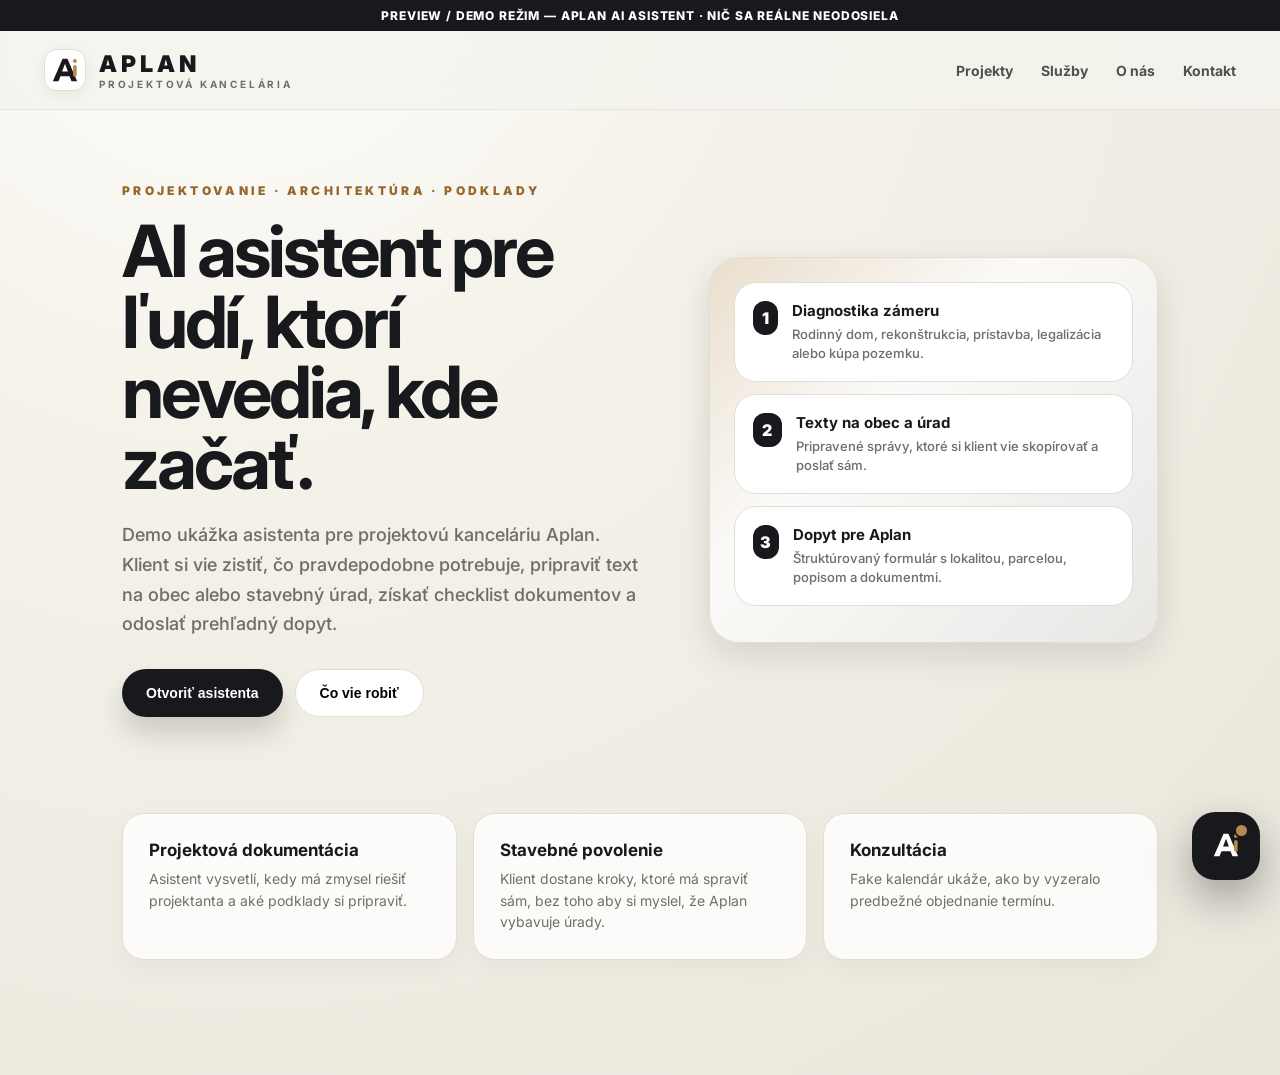
==== previews/aplan-ai-preview.html @ 2d386bf2 "Add Aplan AI preview page" ====
<!doctype html>
<html lang="sk">
<head>
<meta charset="utf-8">
<meta name="viewport" content="width=device-width,initial-scale=1,viewport-fit=cover">
<title>Aplan AI — demo preview</title>
<link rel="preconnect" href="https://fonts.googleapis.com">
<link rel="preconnect" href="https://fonts.gstatic.com" crossorigin>
<link href="https://fonts.googleapis.com/css2?family=Inter:wght@400;500;600;700;800;900&display=swap" rel="stylesheet">
<style>
:root{--ink:#17191d;--ink2:#24272f;--paper:#fff;--bg:#f4f3ee;--soft:#f8f7f3;--soft2:#efede6;--line:#e1ded4;--mut:#706f68;--mut2:#96948b;--gold:#b8894f;--gold2:#986a32;--goldsoft:#f4ead9;--ok:#2f8a5f;--warn:#b67b2f;--bad:#a94f3f;--r:22px;--shadow:0 30px 90px rgba(15,16,18,.22);--s:0 12px 34px rgba(15,16,18,.12);font-family:Inter,system-ui,-apple-system,Segoe UI,sans-serif}*{box-sizing:border-box}html,body{margin:0}body{background:radial-gradient(circle at 18% -8%,#fff 0,#f5f2e9 32%,#e9e6dc 100%);color:var(--ink);font-family:Inter,system-ui,sans-serif;-webkit-font-smoothing:antialiased}.demo{position:fixed;inset:0 0 auto;z-index:50;background:var(--ink);color:#fff;text-align:center;padding:8px 14px;font-size:12px;font-weight:800;letter-spacing:.07em;text-transform:uppercase}.demo b{color:var(--gold)}.nav{position:sticky;top:31px;z-index:40;display:flex;justify-content:space-between;align-items:center;padding:18px 44px;background:rgba(244,243,238,.84);backdrop-filter:blur(14px);border-bottom:1px solid rgba(0,0,0,.06)}.brand{display:flex;align-items:center;gap:13px}.mark{width:42px;height:42px;border-radius:13px;background:#fff;border:1px solid var(--line);display:grid;place-items:center;box-shadow:0 4px 16px rgba(0,0,0,.06)}.word{font-size:23px;font-weight:900;letter-spacing:.17em}.tag{font-size:10px;font-weight:700;letter-spacing:.28em;text-transform:uppercase;color:var(--mut)}.nav a{color:var(--ink);text-decoration:none;margin-left:28px;font-size:14px;font-weight:700;opacity:.75}.nav a:hover{opacity:1}.hero{max-width:1120px;margin:0 auto;padding:104px 42px 96px;display:grid;grid-template-columns:1.08fr .92fr;gap:60px;align-items:center}.ey{font-size:12px;font-weight:900;letter-spacing:.28em;text-transform:uppercase;color:var(--gold2);margin-bottom:18px}.hero h1{font-size:clamp(42px,6vw,72px);line-height:.98;letter-spacing:-.045em;margin:0 0 22px}.hero p{font-size:18px;line-height:1.65;color:var(--mut);font-weight:520;max-width:62ch}.actions{display:flex;gap:12px;flex-wrap:wrap;margin-top:30px}.btn{border:0;border-radius:999px;padding:15px 24px;font-weight:850;font-size:14px;cursor:pointer}.btn.dark{background:var(--ink);color:#fff;box-shadow:0 16px 28px rgba(0,0,0,.16)}.btn.light{background:#fff;border:1px solid var(--line)}.showcase{background:rgba(255,255,255,.72);border:1px solid var(--line);border-radius:30px;padding:24px;box-shadow:var(--s);position:relative;overflow:hidden}.showcase:before{content:"";position:absolute;inset:-1px;background:linear-gradient(135deg,rgba(184,137,79,.26),transparent 38%,rgba(23,25,29,.08));pointer-events:none}.mini-card{position:relative;background:#fff;border:1px solid var(--line);border-radius:22px;padding:18px;margin-bottom:12px;display:flex;gap:14px;align-items:flex-start}.num{width:34px;height:34px;border-radius:12px;background:var(--ink);color:#fff;display:grid;place-items:center;font-weight:900}.mini-card h3{margin:0 0 5px;font-size:15px}.mini-card p{margin:0;color:var(--mut);font-size:13px;line-height:1.45}.grid{max-width:1120px;margin:0 auto;padding:0 42px 115px;display:grid;grid-template-columns:repeat(3,1fr);gap:16px}.gc{background:rgba(255,255,255,.82);border:1px solid var(--line);border-radius:22px;padding:26px;box-shadow:0 8px 24px rgba(0,0,0,.04)}.gc h3{margin:0 0 8px;font-size:17px}.gc p{margin:0;color:var(--mut);font-size:14px;line-height:1.55}.locked{overflow:hidden;position:fixed;width:100%}#teaser{position:fixed;right:20px;bottom:103px;z-index:9998;width:min(335px,calc(100vw - 40px));background:#fff;border:1px solid var(--line);box-shadow:var(--s);border-radius:18px;padding:14px 42px 14px 16px;font-size:13px;line-height:1.42;font-weight:700;opacity:0;transform:translateY(10px);transition:.28s cubic-bezier(.22,1,.36,1);pointer-events:none}#teaser.show{opacity:1;transform:none;pointer-events:auto}#teaser b{color:var(--gold2)}#teaser button{position:absolute;right:8px;top:8px;width:24px;height:24px;border:0;border-radius:50%;background:var(--soft2);cursor:pointer;color:var(--mut)}#launch{position:fixed;right:20px;bottom:20px;z-index:10000;width:68px;height:68px;border:0;border-radius:23px;background:var(--ink);box-shadow:0 18px 45px rgba(0,0,0,.34);cursor:pointer;display:grid;place-items:center;transition:.35s cubic-bezier(.22,1.3,.36,1)}#launch:hover{transform:translateY(-4px) scale(1.035)}#launch.hide{opacity:0;pointer-events:none;transform:scale(.82)}#launch:after{content:"";position:absolute;right:11px;top:11px;width:11px;height:11px;border-radius:50%;background:var(--gold);border:2px solid var(--ink);animation:pulse 2.1s infinite}@keyframes pulse{0%{box-shadow:0 0 0 0 rgba(184,137,79,.55)}70%{box-shadow:0 0 0 11px rgba(184,137,79,0)}100%{box-shadow:0 0 0 0 rgba(184,137,79,0)}}#panel{position:fixed;right:20px;bottom:20px;z-index:9999;width:430px;height:min(740px,calc(100dvh - 40px));background:#fff;border:1px solid var(--line);border-radius:26px;box-shadow:var(--shadow);overflow:hidden;display:flex;flex-direction:column;opacity:0;pointer-events:none;transform:translateY(22px) scale(.96);transform-origin:bottom right;transition:opacity .22s,transform .36s cubic-bezier(.22,1.18,.36,1)}#panel.open{opacity:1;pointer-events:auto;transform:none}.head{background:linear-gradient(135deg,var(--ink),#242832);color:#fff;padding:16px;display:flex;gap:13px;align-items:center}.av{width:47px;height:47px;border-radius:15px;background:rgba(255,255,255,.08);border:1px solid rgba(255,255,255,.13);display:grid;place-items:center;flex:none}.htext{flex:1;min-width:0}.htext strong{display:block;font-size:16px;letter-spacing:.01em}.stat{display:flex;gap:7px;align-items:center;color:rgba(255,255,255,.68);font-size:11px;font-weight:700;margin-top:3px}.stat i{width:7px;height:7px;border-radius:50%;background:#4ec487}.stat b{color:var(--gold)}.x{width:36px;height:36px;border:0;border-radius:12px;background:rgba(255,255,255,.1);color:#fff;font-size:22px;cursor:pointer}.body{flex:1;overflow:auto;background:linear-gradient(180deg,var(--soft),#fff);padding:16px 14px 8px;scroll-behavior:smooth}.body::-webkit-scrollbar{width:7px}.body::-webkit-scrollbar-thumb{background:#d6d2c7;border-radius:12px}.msg{display:flex;gap:9px;margin:0 0 13px;animation:msg .32s ease both}@keyframes msg{from{opacity:0;transform:translateY(8px)}to{opacity:1;transform:none}}.msg.user{flex-direction:row-reverse}.mav{width:30px;height:30px;border-radius:10px;background:var(--ink);display:grid;place-items:center;flex:none}.user .mav{background:var(--gold);color:#fff;font-size:9px;font-weight:900}.bubble{max-width:86%;font-size:14px;line-height:1.55;font-weight:520}.bot .bubble{background:#fff;border:1px solid var(--line);border-radius:6px 18px 18px 18px;padding:11px 14px;box-shadow:0 2px 10px rgba(0,0,0,.035)}.user .bubble{background:var(--ink);color:#fff;border-radius:18px 6px 18px 18px;padding:11px 14px}.time{font-size:10px;font-weight:700;color:var(--mut2);margin-top:3px;padding:0 3px}.msg.user .time{text-align:right}.bubble b{font-weight:900}.mini{display:block;margin-top:7px;color:var(--mut);font-size:11.5px;line-height:1.42;font-weight:650}.typing{background:#fff;border:1px solid var(--line);border-radius:6px 18px 18px 18px;padding:13px 15px;display:flex;gap:5px}.typing span{width:7px;height:7px;border-radius:50%;background:#cfc9bc;animation:b 1.2s infinite}.typing span:nth-child(2){animation-delay:.15s}.typing span:nth-child(3){animation-delay:.3s}@keyframes b{0%,70%,100%{transform:none;opacity:.45}35%{transform:translateY(-5px);opacity:1}}.chips{display:grid;grid-template-columns:1fr 1fr;gap:8px;margin:3px 0 16px 39px;animation:msg .28s ease both}.chip{border:1.4px solid #d9d5c9;background:#fff;border-radius:15px;padding:11px 12px;text-align:left;font-size:12.5px;font-weight:850;color:var(--ink);cursor:pointer;transition:.16s ease;min-height:44px}.chip:hover{border-color:var(--gold);background:var(--goldsoft);transform:translateY(-1px)}.chip.primary{background:var(--ink);color:#fff;border-color:var(--ink)}.panel{margin-top:10px;background:#fff;border:1px solid var(--line);border-radius:17px;overflow:hidden}.ph{display:flex;align-items:center;gap:8px;background:var(--soft2);border-bottom:1px solid var(--line);padding:10px 13px;font-size:12.5px;font-weight:900}.pin{width:8px;height:8px;border-radius:3px;background:var(--gold)}.pb{padding:13px}.step{display:flex;gap:11px;padding:10px 0;border-bottom:1px solid var(--line)}.step:last-child{border-bottom:0}.sn{width:26px;height:26px;border-radius:9px;background:var(--ink);color:#fff;display:grid;place-items:center;font-size:12px;font-weight:900;flex:none}.st{font-size:13px;font-weight:900;margin-bottom:3px}.sd{color:var(--mut);font-size:12px;line-height:1.45;font-weight:620}.field{margin-bottom:9px}.field label{display:block;font-size:11.5px;font-weight:850;color:var(--ink2);margin-bottom:4px}.field input,.field textarea,.field select{width:100%;border:1.4px solid #d9d5c9;background:var(--soft);border-radius:12px;padding:10px 12px;font:650 13px Inter,sans-serif;outline:0}.field input:focus,.field textarea:focus,.field select:focus{border-color:var(--gold);box-shadow:0 0 0 3px rgba(184,137,79,.14);background:#fff}.field textarea{min-height:70px;resize:vertical}.row2{display:grid;grid-template-columns:1fr 1fr;gap:9px}.go{width:100%;border:0;border-radius:13px;background:var(--ink);color:#fff;padding:12px;font-size:13.5px;font-weight:900;cursor:pointer}.ghost{width:100%;border:1px solid var(--line);background:var(--soft2);color:var(--ink);border-radius:13px;padding:11px;margin-top:8px;font-weight:850;cursor:pointer}.diff{display:inline-flex;gap:7px;align-items:center;border-radius:999px;padding:7px 11px;font-size:12px;font-weight:900;margin-top:8px}.diff i{width:8px;height:8px;border-radius:50%;background:currentColor}.easy{background:#e7f4ee;color:var(--ok)}.mid{background:#f6ead7;color:var(--warn)}.hard{background:#f4dfd9;color:var(--bad)}.check{display:flex;gap:10px;border-bottom:1px dashed var(--line);padding:9px 0}.check:last-child{border:0}.box{width:20px;height:20px;border:1.5px solid #cec7b7;border-radius:7px;display:grid;place-items:center;cursor:pointer;flex:none;margin-top:1px}.box.on{background:var(--gold);border-color:var(--gold);color:#fff}.copy{background:var(--ink);color:#ece8df;border-radius:14px;padding:13px 14px;white-space:pre-wrap;font-size:12.5px;line-height:1.58;margin-top:7px;max-height:230px;overflow:auto}.copyrow{display:flex;gap:8px;margin-top:8px}.copyrow button{flex:1;border:0;border-radius:11px;padding:10px;font-size:12px;font-weight:900;cursor:pointer}.cpy{background:var(--gold);color:#fff}.mail{background:var(--soft2);color:var(--ink);border:1px solid var(--line)!important}.rail{display:flex;gap:7px;overflow:auto;padding:9px 12px;background:#fff;border-top:1px solid var(--line);scroll-snap-type:x mandatory;position:relative}.rail::-webkit-scrollbar{height:0}.qa{scroll-snap-align:start;flex:0 0 auto;border:1px solid #d9d5c9;background:var(--soft);border-radius:13px;padding:9px 12px;font-size:11.5px;font-weight:850;cursor:pointer}.qa:hover{background:var(--goldsoft);border-color:var(--gold)}.compose{display:flex;gap:8px;padding:11px 12px 13px;background:#fff;border-top:1px solid var(--line)}.compose input{flex:1;border:1.5px solid #d9d5c9;border-radius:14px;padding:12px 14px;font:650 14px Inter,sans-serif;outline:0}.compose input:focus{border-color:var(--gold)}.send{width:46px;border:0;border-radius:14px;background:var(--ink);color:#fff;cursor:pointer;font-size:18px}.dis{padding:0 14px 10px;background:#fff;text-align:center;color:var(--mut2);font-size:9.5px;line-height:1.35;font-weight:680}.calgrid{display:grid;grid-template-columns:repeat(7,1fr);gap:5px}.dow{text-align:center;color:var(--mut2);font-size:9.5px;font-weight:900;text-transform:uppercase;padding:3px 0}.day{aspect-ratio:1;border:1px solid var(--line);border-radius:10px;background:var(--soft);display:grid;place-items:center;font-size:12px;font-weight:850;cursor:pointer;position:relative}.day.off{opacity:.25;cursor:default;background:transparent;border-color:transparent}.day.free:after{content:"";position:absolute;bottom:4px;width:4px;height:4px;border-radius:50%;background:var(--gold)}.day.on,.timebtn.on{background:var(--ink);color:#fff;border-color:var(--ink)}.times{display:grid;grid-template-columns:repeat(3,1fr);gap:7px;margin-top:10px}.timebtn{border:1.4px solid #d9d5c9;border-radius:12px;background:var(--soft);padding:10px 0;text-align:center;font-size:12px;font-weight:850;cursor:pointer}.tagdemo{display:inline-block;background:var(--ink);color:#fff;border-radius:6px;padding:3px 7px;font-size:9px;font-weight:900;text-transform:uppercase;letter-spacing:.08em;margin-left:6px}.confirm{background:var(--goldsoft);border:1px solid #e7cfaa;border-left:4px solid var(--gold);border-radius:14px;padding:13px;margin-top:8px;font-size:12.5px;line-height:1.48;font-weight:650}@media(max-width:820px){.nav{padding:14px 18px}.nav a{display:none}.hero{grid-template-columns:1fr;padding:68px 22px 70px}.grid{grid-template-columns:1fr;padding:0 22px 90px}.showcase{display:none}}@media(max-width:520px){#panel{right:0;bottom:0;width:100%;height:100dvh;border-radius:0}#launch{right:16px;bottom:16px}.chips{grid-template-columns:1fr;margin-left:39px}.row2{grid-template-columns:1fr}.bubble{max-width:88%}.demo{font-size:10px}.nav{top:27px}}
</style>
</head>
<body>
<div class="demo">Preview / demo režim — Aplan AI asistent · nič sa reálne neodosiela</div>
<nav class="nav"><div class="brand"><div class="mark" id="brandMark"></div><div><div class="word">APLAN</div><div class="tag">projektová kancelária</div></div></div><div><a href="#">Projekty</a><a href="#">Služby</a><a href="#">O nás</a><a href="#">Kontakt</a></div></nav>
<section class="hero"><div><div class="ey">Projektovanie · architektúra · podklady</div><h1>AI asistent pre ľudí, ktorí nevedia, kde začať.</h1><p>Demo ukážka asistenta pre projektovú kanceláriu Aplan. Klient si vie zistiť, čo pravdepodobne potrebuje, pripraviť text na obec alebo stavebný úrad, získať checklist dokumentov a odoslať prehľadný dopyt.</p><div class="actions"><button class="btn dark" onclick="openAi()">Otvoriť asistenta</button><button class="btn light" onclick="openAi();setTimeout(flowIdeas,420)">Čo vie robiť</button></div></div><div class="showcase"><div class="mini-card"><div class="num">1</div><div><h3>Diagnostika zámeru</h3><p>Rodinný dom, rekonštrukcia, prístavba, legalizácia alebo kúpa pozemku.</p></div></div><div class="mini-card"><div class="num">2</div><div><h3>Texty na obec a úrad</h3><p>Pripravené správy, ktoré si klient vie skopírovať a poslať sám.</p></div></div><div class="mini-card"><div class="num">3</div><div><h3>Dopyt pre Aplan</h3><p>Štruktúrovaný formulár s lokalitou, parcelou, popisom a dokumentmi.</p></div></div></div></section>
<section class="grid"><div class="gc"><h3>Projektová dokumentácia</h3><p>Asistent vysvetlí, kedy má zmysel riešiť projektanta a aké podklady si pripraviť.</p></div><div class="gc"><h3>Stavebné povolenie</h3><p>Klient dostane kroky, ktoré má spraviť sám, bez toho aby si myslel, že Aplan vybavuje úrady.</p></div><div class="gc"><h3>Konzultácia</h3><p>Fake kalendár ukáže, ako by vyzeralo predbežné objednanie termínu.</p></div></section>
<div id="teaser"><button onclick="hideTeaser()">×</button>Neviete, či potrebujete projekt, povolenie alebo len konzultáciu? <b>Aplan AI</b> vás navedie.</div>
<button id="launch" onclick="openAi()" aria-label="Otvoriť Aplan AI"><span id="launchMark"></span></button>
<div id="panel" role="dialog" aria-label="Aplan AI"><div class="head"><div class="av" id="headMark"></div><div class="htext"><strong>Aplan AI</strong><span class="stat"><i></i> Online <b>· demo režim</b></span></div><button class="x" onclick="closeAi()">×</button></div><div id="body" class="body"></div><div id="rail" class="rail"></div><div class="compose"><input id="inp" placeholder="Napíšte správu…" autocomplete="off"><button class="send" onclick="sendUser()">➤</button></div><div class="dis">Aplan je projektová kancelária. Asistent poskytuje orientačné informácie a pripravuje podklady. Úrady si klient rieši sám.</div></div>
<script>
const $=s=>document.querySelector(s),body=$('#body'),inp=$('#inp');let started=false,need={},booking={};
function logo(c='#17191d'){return `<svg width="34" height="34" viewBox="0 0 42 42" fill="none" xmlns="http://www.w3.org/2000/svg"><path d="M6 35 18 7h6l12 28h-7l-2.4-6.4H15.4L13 35H6Zm11.4-12h7.2L21 13.4 17.4 23Z" fill="${c}"/><rect x="31" y="15" width="4.4" height="14" rx="1.6" fill="#b8894f"/><circle cx="33.2" cy="9.8" r="2.5" fill="#b8894f"/></svg>`}
$('#brandMark').innerHTML=logo();$('#launchMark').innerHTML=logo('#fff');$('#headMark').innerHTML=logo('#fff');
function esc(s){return String(s??'').replace(/[&<>\"]/g,m=>({'&':'&amp;','<':'&lt;','>':'&gt;','"':'&quot;'}[m]))}function tm(){let d=new Date();return String(d.getHours()).padStart(2,'0')+':'+String(d.getMinutes()).padStart(2,'0')}function scr(){body.scrollTop=body.scrollHeight}
function bot(html){let d=document.createElement('div');d.className='msg bot';d.innerHTML=`<div class="mav">${logo('#fff')}</div><div><div class="bubble">${html}</div><div class="time">${tm()}</div></div>`;body.appendChild(d);scr();return d}
function user(t){let d=document.createElement('div');d.className='msg user';d.innerHTML=`<div class="mav">Vy</div><div><div class="bubble">${esc(t)}</div><div class="time">${tm()}</div></div>`;body.appendChild(d);scr()}
function typing(cb,ms=650){let d=document.createElement('div');d.className='msg bot';d.innerHTML=`<div class="mav">${logo('#fff')}</div><div class="typing"><span></span><span></span><span></span></div>`;body.appendChild(d);scr();setTimeout(()=>{d.remove();cb()},ms)}
function chips(arr){let r=document.createElement('div');r.className='chips';arr.forEach(x=>{let b=document.createElement('button');b.className='chip '+(x.p?'primary':'');b.textContent=x.t;b.onclick=()=>{r.remove();user(x.t);typing(x.fn)};r.appendChild(b)});body.appendChild(r);scr()}
function openAi(){hideTeaser();$('#panel').classList.add('open');$('#launch').classList.add('hide');if(matchMedia('(max-width:520px)').matches)document.body.classList.add('locked');if(!started){started=true;welcome()}}
function closeAi(){$('#panel').classList.remove('open');$('#launch').classList.remove('hide');document.body.classList.remove('locked')}function hideTeaser(){$('#teaser').classList.remove('show')}setTimeout(()=>{if(!started)$('#teaser').classList.add('show')},1900);
function welcome(){bot('Dobrý deň, som <b>Aplan AI asistent</b>. Ukážem klientovi ďalší krok pri projekte, povolení, rekonštrukcii, legalizácii alebo kúpe pozemku.<span class="mini">V tomto preview sú odpovede scenárované. Navonok to pôsobí ako AI, ale nič sa neposiela a nič nie je napojené.</span>');renderRail();setTimeout(menu,360)}
function renderRail(){let a=[['Čo potrebujem',flowNeed],['Povolenie',flowSteps],['Správa na úrad',flowLetter],['Checklist',flowChecklist],['Konzultácia',flowCalendar],['Dopyt',flowLead],['Návrhy funkcií',flowIdeas]];$('#rail').innerHTML='';a.forEach(([t,fn])=>{let b=document.createElement('button');b.className='qa';b.textContent=t;b.onclick=()=>typing(fn);$('#rail').appendChild(b)})}
function menu(){bot('Vyberte ukážku, ktorú chcete vidieť:');chips([{t:'Zistiť, čo potrebujem',p:1,fn:flowNeed},{t:'Postup pri povolení',fn:flowSteps},{t:'Vytvoriť správu na úrad',fn:flowLetter},{t:'Projektový štartovací balík',fn:flowPackage},{t:'Fake kalendár konzultácie',fn:flowCalendar},{t:'Dopyt pre Aplan',fn:flowLead},{t:'Checklist dokumentov',fn:flowChecklist},{t:'Návrhy ďalších funkcií',fn:flowIdeas}])}
function back(){setTimeout(()=>chips([{t:'Späť na menu',fn:menu},{t:'Poslať dopyt Aplanu',p:1,fn:flowLead}]),220)}
function flowNeed(){bot('Prejdem pár otázok a dám orientačný záver.');setTimeout(()=>{bot('Čo riešite?');chips(['Nový rodinný dom','Rekonštrukcia','Prístavba / nadstavba','Menšia stavba','Dodatočná legalizácia','Kúpa pozemku','Neviem'].map(t=>({t,fn:()=>{need.typ=t;need2()}})))},220)}
function need2(){bot('Máte pozemok alebo existujúcu stavbu?');chips(['Áno','Riešim kúpu','Nie','Existujúca stavba'].map(t=>({t,fn:()=>{need.poz=t;need3()}})))}
function need3(){bot('Komunikovali ste už s obcou alebo stavebným úradom?');chips(['Áno, mám odpoveď','Ešte nie'].map(t=>({t,fn:()=>{need.urad=t;needResult()}})))}
function needResult(){let typ=need.typ||'zámer',r='Úvodná konzultácia s projektantom a overenie podkladov.';let cls='mid',txt='stredne náročné';if(/menšia|Kúpa/.test(typ)){r='Overenie na obci + jednoduchší projekt/podklady podľa rozsahu.';cls='easy';txt='skôr jednoduché'}if(/legalizácia/.test(typ)){r='Zameranie skutočného stavu, projekt legalizácie a komunikácia so stavebným úradom.';cls='hard';txt='komplikovanejšie'}if(/dom/.test(typ)){r='Projektová dokumentácia pre rodinný dom a podklady k povoľovaciemu konaniu.'}if(/Rekonštrukcia|Prístavba/.test(typ)){r='Projekt zmeny stavby, podľa rozsahu ohláška alebo stavebné povolenie.'}bot(`<div class="panel"><div class="ph"><span class="pin"></span>Orientačný záver</div><div class="pb"><b>${esc(typ)}</b><br><span class="sd">${r}</span><br><span class="diff ${cls}"><i></i>${txt}</span><span class="mini">Presné posúdenie závisí od obce, parcely, rozsahu a požiadaviek úradu.</span></div></div>`);setTimeout(()=>chips([{t:'Checklist dokumentov',p:1,fn:flowChecklist},{t:'Správa na obec',fn:flowLetter},{t:'Rezervovať konzultáciu',fn:flowCalendar},{t:'Štartovací balík',fn:flowPackage}]),240)}
function flowSteps(){let s=[['1','Overiť pozemok','Obec, parcelné číslo, list vlastníctva, katastrálna mapa, prístup a siete.'],['2','Zistiť regulatívy','Na obci sa pýtať na územný plán, odstupy, zastavanosť, výšku a tvar strechy.'],['3','Konzultovať zámer','Projektant povie, aká dokumentácia dáva zmysel a čo ešte treba doplniť.'],['4','Pripraviť projekt','Architektúra a podľa potreby statika, elektro, voda, kanalizácia, kúrenie, energetika.'],['5','Získať vyjadrenia','Správcovia sietí, obec, prípadne životné prostredie, doprava alebo iné orgány.'],['6','Podať na úrad','Klient podáva sám alebo podľa dohody; Aplan dodáva projekt a technické podklady.'],['7','Doplniť pripomienky','Úrad môže chcieť doplnenie alebo úpravu dokumentácie.']];let h='<div class="panel"><div class="ph"><span class="pin"></span>Postup pri stavebnom povolení</div><div class="pb">';s.forEach((x,i)=>h+=`<div class="step"><div class="sn">${i+1}</div><div><div class="st">${x[1]}</div><div class="sd">${x[2]}</div></div></div>`);h+='</div></div>';bot('Toto je použiteľný postup pre klienta. Je jasné, čo rieši Aplan a čo klient/úrad.');setTimeout(()=>bot(h),180);setTimeout(()=>chips([{t:'Pripraviť text na obec',p:1,fn:flowLetter},{t:'Checklist dokumentov',fn:flowChecklist},{t:'Konzultácia',fn:flowCalendar}]),450)}
const letters={uzemny:['Otázka na obec — územný plán',['Obec','Parcelné číslo','Meno'],v=>`Dobrý deň,\n\nchcel by som si overiť možnosti výstavby na pozemku v obci ${v[0]||'[OBEC]'}, parcelné číslo ${v[1]||'[PARCELA]'}. Prosím o informáciu, či je pozemok podľa územného plánu určený na výstavbu a aké regulatívy sa naň vzťahujú — odstupy, zastavanosť, výška stavby, tvar strechy a napojenie na siete.\n\nĎakujem.\nS pozdravom,\n${v[2]||'[MENO]'}`],ohlaska:['Stačí ohláška alebo povolenie?',['Obec','Typ stavby','Parcelné číslo','Meno'],v=>`Dobrý deň,\n\nplánujem zámer: ${v[1]||'[TYP STAVBY]'} v obci ${v[0]||'[OBEC]'}, parcelné číslo ${v[2]||'[PARCELA]'}. Prosím o informáciu, či pre tento zámer postačuje ohlásenie, alebo je potrebné stavebné povolenie, prípadne aké prílohy budete požadovať.\n\nĎakujem.\nS pozdravom,\n${v[3]||'[MENO]'}`],aplan:['Správa pre projektanta Aplan',['Lokalita','Typ zámeru','Popis','Meno'],v=>`Dobrý deň,\n\nrád by som konzultoval zámer: ${v[1]||'[TYP ZÁMERU]'} v lokalite ${v[0]||'[LOKALITA]'}.\nPopis: ${v[2]||'[POPIS]'}\n\nProsím o orientačné posúdenie a informáciu, aké podklady budete potrebovať.\n\nĎakujem.\nS pozdravom,\n${v[3]||'[MENO]'}`]};
function flowLetter(){bot('Vyberte, aký text chcete pripraviť.');chips([{t:'Otázka na obec — územný plán',p:1,fn:()=>letterForm('uzemny')},{t:'Stačí ohláška alebo povolenie?',fn:()=>letterForm('ohlaska')},{t:'Správa pre projektanta',fn:()=>letterForm('aplan')}])}
function letterForm(k){let d=letters[k],h=`<div class="panel"><div class="ph"><span class="pin"></span>${d[0]}</div><div class="pb" data-letter="${k}">`;d[1].forEach((f,i)=>h+=`<div class="field"><label>${f}</label>${f==='Popis'?`<textarea data-f="${i}" placeholder="${f}…"></textarea>`:`<input data-f="${i}" placeholder="${f}…">`}</div>`);h+='<button class="go">Vygenerovať text</button></div></div>';let m=bot(h),p=m.querySelector('[data-letter]');p.querySelector('.go').onclick=()=>{let vals=[...p.querySelectorAll('[data-f]')].map(i=>i.value.trim());typing(()=>{bot('Tu je pripravený text na skopírovanie:'+copy(d[2](vals)));back()})}}
function copy(t){let id='c'+Math.random().toString(36).slice(2);setTimeout(()=>{let b=$('#'+id);if(b)b.onclick=()=>{navigator.clipboard&&navigator.clipboard.writeText(t);b.textContent='Skopírované ✓'}},20);return `<div class="copy">${esc(t)}</div><div class="copyrow"><button class="cpy" id="${id}">Skopírovať</button><button class="mail" onclick="bot('V ostrej verzii sa otvorí poštový klient alebo sa správa odošle cez formulár. <span class=mini>Demo režim.</span>')">Otvoriť e-mail</button></div>`}
function flowPackage(){bot('Vytvorím projektový štartovací balík: čo pripraviť, čo zistiť na obci a čo poslať projektantovi.');let h=`<div class="panel"><div class="ph"><span class="pin"></span>Údaje pre balík</div><div class="pb" data-pkg><div class="row2"><div class="field"><label>Obec</label><input data-f="obec"></div><div class="field"><label>Parcela</label><input data-f="parc"></div></div><div class="field"><label>Typ zámeru</label><select data-f="typ"><option>Nový rodinný dom</option><option>Rekonštrukcia</option><option>Prístavba / nadstavba</option><option>Legalizácia</option></select></div><div class="field"><label>Popis</label><textarea data-f="popis"></textarea></div><button class="go">Vytvoriť balík</button></div></div>`;let m=bot(h),p=m.querySelector('[data-pkg]');p.querySelector('.go').onclick=()=>typing(()=>{let obec=p.querySelector('[data-f=obec]').value||'[OBEC]',parc=p.querySelector('[data-f=parc]').value||'[PARCELA]',typ=p.querySelector('[data-f=typ]').value;bot(`<div class="panel"><div class="ph"><span class="pin"></span>Projektový štartovací balík</div><div class="pb"><b>${esc(typ)}</b><br><br>${list(['List vlastníctva','Katastrálna mapa','Parcelné číslo '+esc(parc),'Územnoplánovacia informácia z obce '+esc(obec),'Fotky pozemku alebo stavby','Informácie o sieťach'])}<span class="mini">Balík je len orientačný. V ostrej verzii by odišiel klientovi aj firme Aplan.</span></div></div>`);back()},900)}
function list(a){return '<ul style="margin:0;padding-left:18px">'+a.map(x=>`<li class="sd" style="margin-bottom:5px">${x}</li>`).join('')+'</ul>'}
function flowChecklist(){let a=['List vlastníctva','Katastrálna mapa','Parcelné číslo','Fotky pozemku / stavby','Územnoplánovacia informácia','Pôvodná projektová dokumentácia, ak existuje','Informácie o vode, elektrine, kanalizácii a prístupe'];let h='<div class="panel"><div class="ph"><span class="pin"></span>Checklist dokumentov</div><div class="pb">';a.forEach(x=>h+=`<div class="check"><div class="box" onclick="this.classList.toggle('on')">✓</div><div><div class="st">${x}</div><div class="sd">Pomôže projektantovi rýchlejšie určiť ďalší postup.</div></div></div>`);h+='</div></div>';bot(h);back()}
function flowCalendar(){booking={};bot('Fake kalendár konzultácie. <span class="tagdemo">demo</span><span class="mini">Nie je napojený na Google Calendar, iba ukazuje priebeh rezervácie.</span>');let h='<div class="panel"><div class="ph"><span class="pin"></span>Vyberte deň</div><div class="pb"><div class="calgrid">';['Po','Ut','St','Št','Pi','So','Ne'].forEach(d=>h+=`<div class="dow">${d}</div>`);for(let i=0;i<1;i++)h+='<div class="day off"></div>';for(let d=1;d<=30;d++){let free=d>=16&&d%2===0;h+=`<div class="day ${d<16?'off':''} ${free?'free':''}" ${free?`onclick="pickDay(this,${d})"`:''}>${d}</div>`}h+='</div><div id="times"></div></div></div>';bot(h)}
window.pickDay=(el,d)=>{document.querySelectorAll('.day').forEach(x=>x.classList.remove('on'));el.classList.add('on');booking.day=d+'. jún 2026';let h='<div class="times">';['08:30','10:00','13:00','15:30','16:30'].forEach(t=>h+=`<div class="timebtn" onclick="pickTime(this,'${t}')">${t}</div>`);h+='</div>';$('#times').innerHTML=h}
window.pickTime=(el,t)=>{document.querySelectorAll('.timebtn').forEach(x=>x.classList.remove('on'));el.classList.add('on');booking.time=t;typing(()=>bot(`<div class="confirm"><b>✅ Predbežná rezervácia pripravená</b><br>${booking.day} · ${booking.time}<br><br>V ostrej verzii by sa termín zapísal do kalendára alebo odoslal firme Aplan.</div>`),500)}
function flowLead(){bot('Dopyt je urobený tak, aby firma nedostala len chaotickú správu, ale použiteľný súhrn.');let h=`<div class="panel"><div class="ph"><span class="pin"></span>Dopyt pre Aplan</div><div class="pb" data-lead><div class="row2"><div class="field"><label>Meno</label><input data-f="meno"></div><div class="field"><label>Telefón</label><input data-f="tel"></div></div><div class="field"><label>E-mail</label><input data-f="em"></div><div class="field"><label>Lokalita / parcela</label><input data-f="lok"></div><div class="field"><label>Popis zámeru</label><textarea data-f="popis"></textarea></div><button class="go">Pripraviť dopyt</button><button class="ghost" onclick="bot('Nahrávanie príloh sa doplní v ostrej verzii. <span class=mini>LV, kataster, fotky, starý projekt.</span>')">Prílohy / dokumenty</button></div></div>`;let m=bot(h),p=m.querySelector('[data-lead]');p.querySelector('.go').onclick=()=>typing(()=>{let meno=p.querySelector('[data-f=meno]').value;bot(`<div class="confirm"><b>✅ Dopyt pripravený${meno?', '+esc(meno):''}</b><br>V ostrej verzii by prišiel na e-mail Aplanu s lokalitou, parcelou, popisom, kontaktom a prílohami.</div>`);back()},900)}
function flowIdeas(){bot(`<div class="panel"><div class="ph"><span class="pin"></span>Čo by Aplan AI ešte mohol robiť</div><div class="pb">${list(['Kontrola, či má klient základné podklady pred konzultáciou','Generovanie otázok pre obec podľa typu zámeru','Predtriedenie dopytov podľa náročnosti: jednoduché / stredné / komplikované','Interný súhrn pre projektanta pred telefonátom','Napojenie na e-mail, CRM alebo Google Calendar','Nahrávanie LV, katastrálnej mapy, fotiek a starého projektu','FAQ k rozdielu ohláška vs. stavebné povolenie','Automatické odporúčanie najbližšieho kroku'])}</div></div>`);back()}
function sendUser(){let t=inp.value.trim();if(!t)return;inp.value='';user(t);let s=t.toLowerCase();typing(()=>{if(/povol|úrad|urad|ohlás|ohlas/.test(s))flowSteps();else if(/pozem|parc|katas/.test(s))flowNeed();else if(/legaliz/.test(s)){need.typ='Dodatočná legalizácia';needResult()}else if(/term|kalend|konzult/.test(s))flowCalendar();else if(/dokument|check|príloh|priloh/.test(s))flowChecklist();else if(/cena|koľko|kolko|stoj/.test(s)){bot('Cena sa v tejto ukážke nepočíta napevno, lebo projektová dokumentácia závisí od rozsahu, lokality, profesií, stavu podkladov a požiadaviek úradu. Asistent má radšej zistiť zámer a pripraviť dopyt, aby Aplan vedel cenu odhadnúť reálnejšie.');back()}else bot('Rozumiem. Pre demo najlepšie fungujú témy: povolenie, projekt domu, rekonštrukcia, legalizácia, dokumenty, text na obec alebo konzultácia.');},650)}inp.addEventListener('keydown',e=>{if(e.key==='Enter')sendUser()});
</script>
</body>
</html>
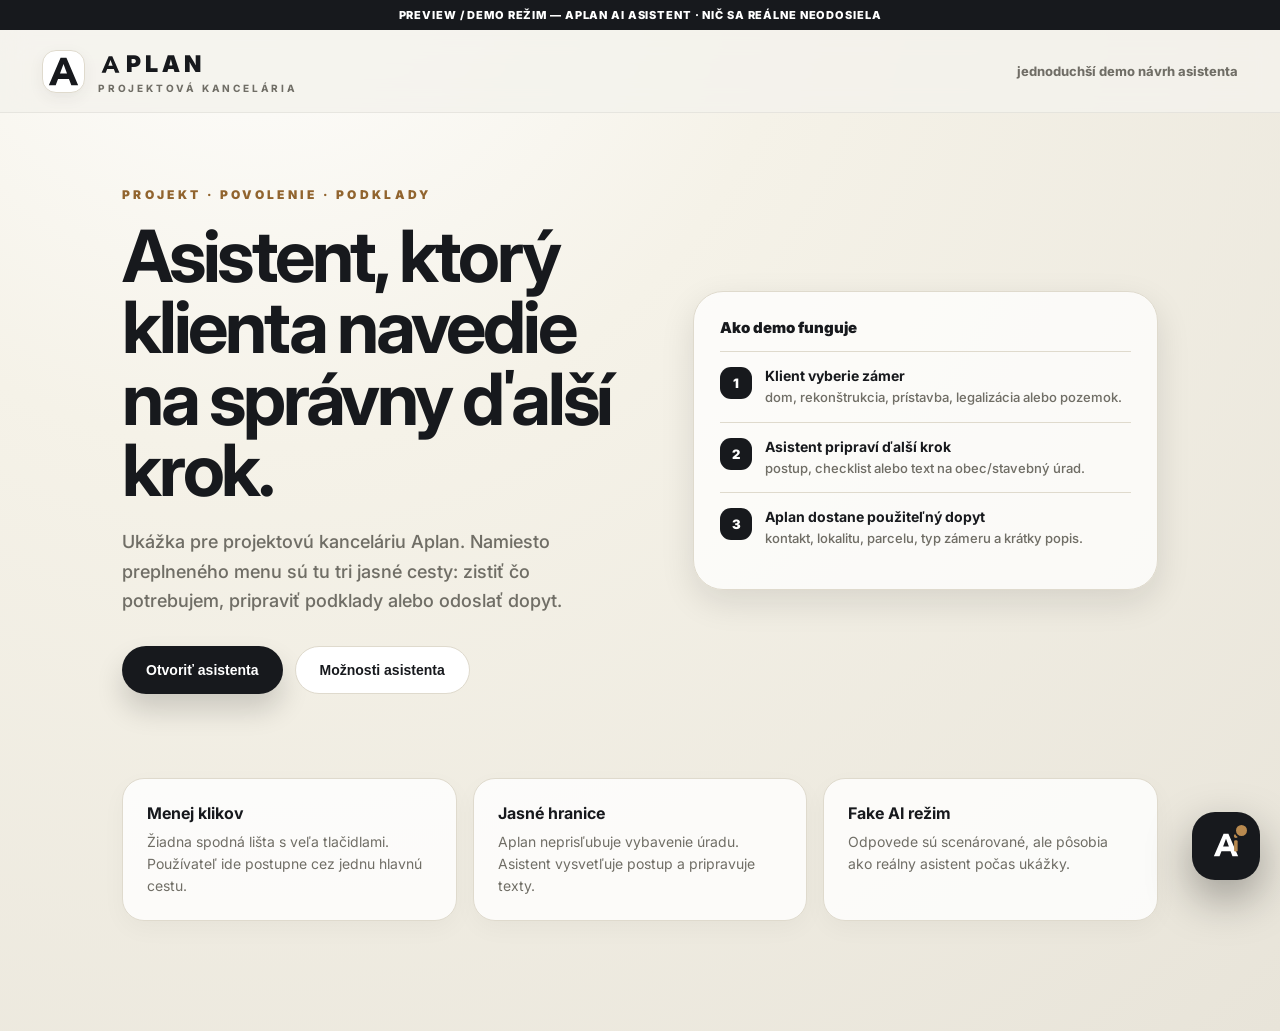
==== commit 85d5790b: "Simplify Aplan AI preview controls and logo" ====
--- a/previews/aplan-ai-preview.html
+++ b/previews/aplan-ai-preview.html
@@ -3,55 +3,55 @@
 <head>
 <meta charset="utf-8">
 <meta name="viewport" content="width=device-width,initial-scale=1,viewport-fit=cover">
-<title>Aplan AI — demo preview</title>
+<title>Aplan AI — jednoduchší demo preview</title>
 <link rel="preconnect" href="https://fonts.googleapis.com">
 <link rel="preconnect" href="https://fonts.gstatic.com" crossorigin>
 <link href="https://fonts.googleapis.com/css2?family=Inter:wght@400;500;600;700;800;900&display=swap" rel="stylesheet">
 <style>
-:root{--ink:#17191d;--ink2:#24272f;--paper:#fff;--bg:#f4f3ee;--soft:#f8f7f3;--soft2:#efede6;--line:#e1ded4;--mut:#706f68;--mut2:#96948b;--gold:#b8894f;--gold2:#986a32;--goldsoft:#f4ead9;--ok:#2f8a5f;--warn:#b67b2f;--bad:#a94f3f;--r:22px;--shadow:0 30px 90px rgba(15,16,18,.22);--s:0 12px 34px rgba(15,16,18,.12);font-family:Inter,system-ui,-apple-system,Segoe UI,sans-serif}*{box-sizing:border-box}html,body{margin:0}body{background:radial-gradient(circle at 18% -8%,#fff 0,#f5f2e9 32%,#e9e6dc 100%);color:var(--ink);font-family:Inter,system-ui,sans-serif;-webkit-font-smoothing:antialiased}.demo{position:fixed;inset:0 0 auto;z-index:50;background:var(--ink);color:#fff;text-align:center;padding:8px 14px;font-size:12px;font-weight:800;letter-spacing:.07em;text-transform:uppercase}.demo b{color:var(--gold)}.nav{position:sticky;top:31px;z-index:40;display:flex;justify-content:space-between;align-items:center;padding:18px 44px;background:rgba(244,243,238,.84);backdrop-filter:blur(14px);border-bottom:1px solid rgba(0,0,0,.06)}.brand{display:flex;align-items:center;gap:13px}.mark{width:42px;height:42px;border-radius:13px;background:#fff;border:1px solid var(--line);display:grid;place-items:center;box-shadow:0 4px 16px rgba(0,0,0,.06)}.word{font-size:23px;font-weight:900;letter-spacing:.17em}.tag{font-size:10px;font-weight:700;letter-spacing:.28em;text-transform:uppercase;color:var(--mut)}.nav a{color:var(--ink);text-decoration:none;margin-left:28px;font-size:14px;font-weight:700;opacity:.75}.nav a:hover{opacity:1}.hero{max-width:1120px;margin:0 auto;padding:104px 42px 96px;display:grid;grid-template-columns:1.08fr .92fr;gap:60px;align-items:center}.ey{font-size:12px;font-weight:900;letter-spacing:.28em;text-transform:uppercase;color:var(--gold2);margin-bottom:18px}.hero h1{font-size:clamp(42px,6vw,72px);line-height:.98;letter-spacing:-.045em;margin:0 0 22px}.hero p{font-size:18px;line-height:1.65;color:var(--mut);font-weight:520;max-width:62ch}.actions{display:flex;gap:12px;flex-wrap:wrap;margin-top:30px}.btn{border:0;border-radius:999px;padding:15px 24px;font-weight:850;font-size:14px;cursor:pointer}.btn.dark{background:var(--ink);color:#fff;box-shadow:0 16px 28px rgba(0,0,0,.16)}.btn.light{background:#fff;border:1px solid var(--line)}.showcase{background:rgba(255,255,255,.72);border:1px solid var(--line);border-radius:30px;padding:24px;box-shadow:var(--s);position:relative;overflow:hidden}.showcase:before{content:"";position:absolute;inset:-1px;background:linear-gradient(135deg,rgba(184,137,79,.26),transparent 38%,rgba(23,25,29,.08));pointer-events:none}.mini-card{position:relative;background:#fff;border:1px solid var(--line);border-radius:22px;padding:18px;margin-bottom:12px;display:flex;gap:14px;align-items:flex-start}.num{width:34px;height:34px;border-radius:12px;background:var(--ink);color:#fff;display:grid;place-items:center;font-weight:900}.mini-card h3{margin:0 0 5px;font-size:15px}.mini-card p{margin:0;color:var(--mut);font-size:13px;line-height:1.45}.grid{max-width:1120px;margin:0 auto;padding:0 42px 115px;display:grid;grid-template-columns:repeat(3,1fr);gap:16px}.gc{background:rgba(255,255,255,.82);border:1px solid var(--line);border-radius:22px;padding:26px;box-shadow:0 8px 24px rgba(0,0,0,.04)}.gc h3{margin:0 0 8px;font-size:17px}.gc p{margin:0;color:var(--mut);font-size:14px;line-height:1.55}.locked{overflow:hidden;position:fixed;width:100%}#teaser{position:fixed;right:20px;bottom:103px;z-index:9998;width:min(335px,calc(100vw - 40px));background:#fff;border:1px solid var(--line);box-shadow:var(--s);border-radius:18px;padding:14px 42px 14px 16px;font-size:13px;line-height:1.42;font-weight:700;opacity:0;transform:translateY(10px);transition:.28s cubic-bezier(.22,1,.36,1);pointer-events:none}#teaser.show{opacity:1;transform:none;pointer-events:auto}#teaser b{color:var(--gold2)}#teaser button{position:absolute;right:8px;top:8px;width:24px;height:24px;border:0;border-radius:50%;background:var(--soft2);cursor:pointer;color:var(--mut)}#launch{position:fixed;right:20px;bottom:20px;z-index:10000;width:68px;height:68px;border:0;border-radius:23px;background:var(--ink);box-shadow:0 18px 45px rgba(0,0,0,.34);cursor:pointer;display:grid;place-items:center;transition:.35s cubic-bezier(.22,1.3,.36,1)}#launch:hover{transform:translateY(-4px) scale(1.035)}#launch.hide{opacity:0;pointer-events:none;transform:scale(.82)}#launch:after{content:"";position:absolute;right:11px;top:11px;width:11px;height:11px;border-radius:50%;background:var(--gold);border:2px solid var(--ink);animation:pulse 2.1s infinite}@keyframes pulse{0%{box-shadow:0 0 0 0 rgba(184,137,79,.55)}70%{box-shadow:0 0 0 11px rgba(184,137,79,0)}100%{box-shadow:0 0 0 0 rgba(184,137,79,0)}}#panel{position:fixed;right:20px;bottom:20px;z-index:9999;width:430px;height:min(740px,calc(100dvh - 40px));background:#fff;border:1px solid var(--line);border-radius:26px;box-shadow:var(--shadow);overflow:hidden;display:flex;flex-direction:column;opacity:0;pointer-events:none;transform:translateY(22px) scale(.96);transform-origin:bottom right;transition:opacity .22s,transform .36s cubic-bezier(.22,1.18,.36,1)}#panel.open{opacity:1;pointer-events:auto;transform:none}.head{background:linear-gradient(135deg,var(--ink),#242832);color:#fff;padding:16px;display:flex;gap:13px;align-items:center}.av{width:47px;height:47px;border-radius:15px;background:rgba(255,255,255,.08);border:1px solid rgba(255,255,255,.13);display:grid;place-items:center;flex:none}.htext{flex:1;min-width:0}.htext strong{display:block;font-size:16px;letter-spacing:.01em}.stat{display:flex;gap:7px;align-items:center;color:rgba(255,255,255,.68);font-size:11px;font-weight:700;margin-top:3px}.stat i{width:7px;height:7px;border-radius:50%;background:#4ec487}.stat b{color:var(--gold)}.x{width:36px;height:36px;border:0;border-radius:12px;background:rgba(255,255,255,.1);color:#fff;font-size:22px;cursor:pointer}.body{flex:1;overflow:auto;background:linear-gradient(180deg,var(--soft),#fff);padding:16px 14px 8px;scroll-behavior:smooth}.body::-webkit-scrollbar{width:7px}.body::-webkit-scrollbar-thumb{background:#d6d2c7;border-radius:12px}.msg{display:flex;gap:9px;margin:0 0 13px;animation:msg .32s ease both}@keyframes msg{from{opacity:0;transform:translateY(8px)}to{opacity:1;transform:none}}.msg.user{flex-direction:row-reverse}.mav{width:30px;height:30px;border-radius:10px;background:var(--ink);display:grid;place-items:center;flex:none}.user .mav{background:var(--gold);color:#fff;font-size:9px;font-weight:900}.bubble{max-width:86%;font-size:14px;line-height:1.55;font-weight:520}.bot .bubble{background:#fff;border:1px solid var(--line);border-radius:6px 18px 18px 18px;padding:11px 14px;box-shadow:0 2px 10px rgba(0,0,0,.035)}.user .bubble{background:var(--ink);color:#fff;border-radius:18px 6px 18px 18px;padding:11px 14px}.time{font-size:10px;font-weight:700;color:var(--mut2);margin-top:3px;padding:0 3px}.msg.user .time{text-align:right}.bubble b{font-weight:900}.mini{display:block;margin-top:7px;color:var(--mut);font-size:11.5px;line-height:1.42;font-weight:650}.typing{background:#fff;border:1px solid var(--line);border-radius:6px 18px 18px 18px;padding:13px 15px;display:flex;gap:5px}.typing span{width:7px;height:7px;border-radius:50%;background:#cfc9bc;animation:b 1.2s infinite}.typing span:nth-child(2){animation-delay:.15s}.typing span:nth-child(3){animation-delay:.3s}@keyframes b{0%,70%,100%{transform:none;opacity:.45}35%{transform:translateY(-5px);opacity:1}}.chips{display:grid;grid-template-columns:1fr 1fr;gap:8px;margin:3px 0 16px 39px;animation:msg .28s ease both}.chip{border:1.4px solid #d9d5c9;background:#fff;border-radius:15px;padding:11px 12px;text-align:left;font-size:12.5px;font-weight:850;color:var(--ink);cursor:pointer;transition:.16s ease;min-height:44px}.chip:hover{border-color:var(--gold);background:var(--goldsoft);transform:translateY(-1px)}.chip.primary{background:var(--ink);color:#fff;border-color:var(--ink)}.panel{margin-top:10px;background:#fff;border:1px solid var(--line);border-radius:17px;overflow:hidden}.ph{display:flex;align-items:center;gap:8px;background:var(--soft2);border-bottom:1px solid var(--line);padding:10px 13px;font-size:12.5px;font-weight:900}.pin{width:8px;height:8px;border-radius:3px;background:var(--gold)}.pb{padding:13px}.step{display:flex;gap:11px;padding:10px 0;border-bottom:1px solid var(--line)}.step:last-child{border-bottom:0}.sn{width:26px;height:26px;border-radius:9px;background:var(--ink);color:#fff;display:grid;place-items:center;font-size:12px;font-weight:900;flex:none}.st{font-size:13px;font-weight:900;margin-bottom:3px}.sd{color:var(--mut);font-size:12px;line-height:1.45;font-weight:620}.field{margin-bottom:9px}.field label{display:block;font-size:11.5px;font-weight:850;color:var(--ink2);margin-bottom:4px}.field input,.field textarea,.field select{width:100%;border:1.4px solid #d9d5c9;background:var(--soft);border-radius:12px;padding:10px 12px;font:650 13px Inter,sans-serif;outline:0}.field input:focus,.field textarea:focus,.field select:focus{border-color:var(--gold);box-shadow:0 0 0 3px rgba(184,137,79,.14);background:#fff}.field textarea{min-height:70px;resize:vertical}.row2{display:grid;grid-template-columns:1fr 1fr;gap:9px}.go{width:100%;border:0;border-radius:13px;background:var(--ink);color:#fff;padding:12px;font-size:13.5px;font-weight:900;cursor:pointer}.ghost{width:100%;border:1px solid var(--line);background:var(--soft2);color:var(--ink);border-radius:13px;padding:11px;margin-top:8px;font-weight:850;cursor:pointer}.diff{display:inline-flex;gap:7px;align-items:center;border-radius:999px;padding:7px 11px;font-size:12px;font-weight:900;margin-top:8px}.diff i{width:8px;height:8px;border-radius:50%;background:currentColor}.easy{background:#e7f4ee;color:var(--ok)}.mid{background:#f6ead7;color:var(--warn)}.hard{background:#f4dfd9;color:var(--bad)}.check{display:flex;gap:10px;border-bottom:1px dashed var(--line);padding:9px 0}.check:last-child{border:0}.box{width:20px;height:20px;border:1.5px solid #cec7b7;border-radius:7px;display:grid;place-items:center;cursor:pointer;flex:none;margin-top:1px}.box.on{background:var(--gold);border-color:var(--gold);color:#fff}.copy{background:var(--ink);color:#ece8df;border-radius:14px;padding:13px 14px;white-space:pre-wrap;font-size:12.5px;line-height:1.58;margin-top:7px;max-height:230px;overflow:auto}.copyrow{display:flex;gap:8px;margin-top:8px}.copyrow button{flex:1;border:0;border-radius:11px;padding:10px;font-size:12px;font-weight:900;cursor:pointer}.cpy{background:var(--gold);color:#fff}.mail{background:var(--soft2);color:var(--ink);border:1px solid var(--line)!important}.rail{display:flex;gap:7px;overflow:auto;padding:9px 12px;background:#fff;border-top:1px solid var(--line);scroll-snap-type:x mandatory;position:relative}.rail::-webkit-scrollbar{height:0}.qa{scroll-snap-align:start;flex:0 0 auto;border:1px solid #d9d5c9;background:var(--soft);border-radius:13px;padding:9px 12px;font-size:11.5px;font-weight:850;cursor:pointer}.qa:hover{background:var(--goldsoft);border-color:var(--gold)}.compose{display:flex;gap:8px;padding:11px 12px 13px;background:#fff;border-top:1px solid var(--line)}.compose input{flex:1;border:1.5px solid #d9d5c9;border-radius:14px;padding:12px 14px;font:650 14px Inter,sans-serif;outline:0}.compose input:focus{border-color:var(--gold)}.send{width:46px;border:0;border-radius:14px;background:var(--ink);color:#fff;cursor:pointer;font-size:18px}.dis{padding:0 14px 10px;background:#fff;text-align:center;color:var(--mut2);font-size:9.5px;line-height:1.35;font-weight:680}.calgrid{display:grid;grid-template-columns:repeat(7,1fr);gap:5px}.dow{text-align:center;color:var(--mut2);font-size:9.5px;font-weight:900;text-transform:uppercase;padding:3px 0}.day{aspect-ratio:1;border:1px solid var(--line);border-radius:10px;background:var(--soft);display:grid;place-items:center;font-size:12px;font-weight:850;cursor:pointer;position:relative}.day.off{opacity:.25;cursor:default;background:transparent;border-color:transparent}.day.free:after{content:"";position:absolute;bottom:4px;width:4px;height:4px;border-radius:50%;background:var(--gold)}.day.on,.timebtn.on{background:var(--ink);color:#fff;border-color:var(--ink)}.times{display:grid;grid-template-columns:repeat(3,1fr);gap:7px;margin-top:10px}.timebtn{border:1.4px solid #d9d5c9;border-radius:12px;background:var(--soft);padding:10px 0;text-align:center;font-size:12px;font-weight:850;cursor:pointer}.tagdemo{display:inline-block;background:var(--ink);color:#fff;border-radius:6px;padding:3px 7px;font-size:9px;font-weight:900;text-transform:uppercase;letter-spacing:.08em;margin-left:6px}.confirm{background:var(--goldsoft);border:1px solid #e7cfaa;border-left:4px solid var(--gold);border-radius:14px;padding:13px;margin-top:8px;font-size:12.5px;line-height:1.48;font-weight:650}@media(max-width:820px){.nav{padding:14px 18px}.nav a{display:none}.hero{grid-template-columns:1fr;padding:68px 22px 70px}.grid{grid-template-columns:1fr;padding:0 22px 90px}.showcase{display:none}}@media(max-width:520px){#panel{right:0;bottom:0;width:100%;height:100dvh;border-radius:0}#launch{right:16px;bottom:16px}.chips{grid-template-columns:1fr;margin-left:39px}.row2{grid-template-columns:1fr}.bubble{max-width:88%}.demo{font-size:10px}.nav{top:27px}}
+:root{--ink:#17191d;--ink2:#262932;--paper:#fff;--bg:#f4f2ec;--soft:#f8f7f3;--soft2:#eeeae1;--line:#dfdacd;--mut:#706e66;--mut2:#9a968b;--gold:#b8894f;--gold2:#91642e;--goldsoft:#f4ead9;--ok:#2f835c;--warn:#ad762d;--bad:#a44d3e;--shadow:0 30px 90px rgba(15,16,18,.22);--small:0 12px 34px rgba(15,16,18,.11);font-family:Inter,system-ui,-apple-system,Segoe UI,sans-serif}*{box-sizing:border-box}html,body{margin:0}body{font-family:Inter,system-ui,sans-serif;color:var(--ink);background:radial-gradient(circle at 20% -10%,#fff 0,#f5f2e8 36%,#e8e4d9 100%);-webkit-font-smoothing:antialiased}.demo{position:fixed;top:0;left:0;right:0;z-index:50;background:var(--ink);color:#fff;text-align:center;padding:8px 12px;font-size:11px;font-weight:850;letter-spacing:.08em;text-transform:uppercase}.nav{position:sticky;top:30px;z-index:40;display:flex;align-items:center;justify-content:space-between;padding:18px 42px;background:rgba(244,242,236,.84);backdrop-filter:blur(14px);border-bottom:1px solid rgba(0,0,0,.06)}.brand{display:flex;align-items:center;gap:13px}.brandmark{width:43px;height:43px;border-radius:14px;background:#fff;border:1px solid var(--line);display:grid;place-items:center;box-shadow:0 5px 16px rgba(0,0,0,.06)}.wordmark{display:flex;align-items:center;gap:3px;height:32px}.wordmark svg{width:25px;height:29px;display:block}.wordmark span.txt{font-size:23px;line-height:1;font-weight:900;letter-spacing:.18em}.tag{font-size:10px;font-weight:750;letter-spacing:.28em;text-transform:uppercase;color:var(--mut);margin-top:2px}.nav-note{font-size:13px;font-weight:750;color:var(--mut)}.hero{max-width:1120px;margin:0 auto;padding:104px 42px 84px;display:grid;grid-template-columns:1.05fr .95fr;gap:58px;align-items:center}.ey{font-size:12px;font-weight:900;letter-spacing:.28em;text-transform:uppercase;color:var(--gold2);margin-bottom:18px}.hero h1{font-size:clamp(41px,6vw,72px);line-height:.99;letter-spacing:-.045em;margin:0 0 22px;max-width:12ch}.hero p{font-size:18px;line-height:1.65;color:var(--mut);font-weight:520;max-width:60ch;margin:0}.actions{display:flex;gap:12px;margin-top:30px;flex-wrap:wrap}.btn{border:0;border-radius:999px;padding:15px 24px;font-size:14px;font-weight:850;cursor:pointer}.btn.dark{background:var(--ink);color:#fff;box-shadow:0 16px 28px rgba(0,0,0,.16)}.btn.light{background:#fff;border:1px solid var(--line);color:var(--ink)}.preview-card{background:rgba(255,255,255,.75);border:1px solid var(--line);border-radius:30px;padding:26px;box-shadow:var(--small)}.pc-title{font-size:15px;font-weight:900;margin-bottom:14px}.pc-step{display:flex;gap:13px;border-top:1px solid var(--line);padding:15px 0}.pc-step:first-of-type{border-top:0}.pc-num{width:32px;height:32px;border-radius:11px;background:var(--ink);color:#fff;display:grid;place-items:center;font-size:13px;font-weight:900;flex:none}.pc-step b{display:block;font-size:14px;margin-bottom:4px}.pc-step p{margin:0;color:var(--mut);font-size:13px;line-height:1.45}.grid{max-width:1120px;margin:0 auto;padding:0 42px 110px;display:grid;grid-template-columns:repeat(3,1fr);gap:16px}.gc{background:rgba(255,255,255,.82);border:1px solid var(--line);border-radius:22px;padding:24px;box-shadow:0 8px 24px rgba(0,0,0,.035)}.gc h3{font-size:16px;margin:0 0 8px}.gc p{margin:0;color:var(--mut);font-size:14px;line-height:1.55}body.locked{overflow:hidden;position:fixed;width:100%}#teaser{position:fixed;right:20px;bottom:102px;z-index:9998;width:min(330px,calc(100vw - 40px));background:#fff;border:1px solid var(--line);box-shadow:var(--small);border-radius:18px;padding:14px 42px 14px 16px;font-size:13px;line-height:1.42;font-weight:720;opacity:0;transform:translateY(10px);transition:.28s cubic-bezier(.22,1,.36,1);pointer-events:none}#teaser.show{opacity:1;transform:none;pointer-events:auto}#teaser b{color:var(--gold2)}#teaser button{position:absolute;right:8px;top:8px;width:24px;height:24px;border:0;border-radius:50%;background:var(--soft2);cursor:pointer;color:var(--mut)}#launch{position:fixed;right:20px;bottom:20px;z-index:10000;width:68px;height:68px;border:0;border-radius:23px;background:var(--ink);box-shadow:0 18px 45px rgba(0,0,0,.34);cursor:pointer;display:grid;place-items:center;transition:.35s cubic-bezier(.22,1.3,.36,1)}#launch:hover{transform:translateY(-4px) scale(1.035)}#launch.hide{opacity:0;pointer-events:none;transform:scale(.82)}#launch:after{content:"";position:absolute;right:11px;top:11px;width:11px;height:11px;border-radius:50%;background:var(--gold);border:2px solid var(--ink);animation:pulse 2.1s infinite}@keyframes pulse{0%{box-shadow:0 0 0 0 rgba(184,137,79,.55)}70%{box-shadow:0 0 0 11px rgba(184,137,79,0)}100%{box-shadow:0 0 0 0 rgba(184,137,79,0)}}#panel{position:fixed;right:20px;bottom:20px;z-index:9999;width:430px;height:min(735px,calc(100dvh - 40px));background:#fff;border:1px solid var(--line);border-radius:26px;box-shadow:var(--shadow);overflow:hidden;display:flex;flex-direction:column;opacity:0;pointer-events:none;transform:translateY(22px) scale(.96);transform-origin:bottom right;transition:opacity .22s,transform .36s cubic-bezier(.22,1.18,.36,1)}#panel.open{opacity:1;pointer-events:auto;transform:none}.head{background:linear-gradient(135deg,var(--ink),#242832);color:#fff;padding:16px;display:flex;gap:13px;align-items:center}.av{width:47px;height:47px;border-radius:15px;background:rgba(255,255,255,.08);border:1px solid rgba(255,255,255,.13);display:grid;place-items:center;flex:none}.htext{flex:1;min-width:0}.htext strong{display:block;font-size:16px;letter-spacing:.01em}.stat{display:flex;gap:7px;align-items:center;color:rgba(255,255,255,.68);font-size:11px;font-weight:750;margin-top:3px}.stat i{width:7px;height:7px;border-radius:50%;background:#4ec487}.stat b{color:var(--gold)}.x{width:36px;height:36px;border:0;border-radius:12px;background:rgba(255,255,255,.1);color:#fff;font-size:22px;cursor:pointer}.body{flex:1;overflow:auto;background:linear-gradient(180deg,var(--soft),#fff);padding:16px 14px 8px;scroll-behavior:smooth}.body::-webkit-scrollbar{width:7px}.body::-webkit-scrollbar-thumb{background:#d6d0c2;border-radius:12px}.msg{display:flex;gap:9px;margin:0 0 13px;animation:msg .32s ease both}@keyframes msg{from{opacity:0;transform:translateY(8px)}to{opacity:1;transform:none}}.msg.user{flex-direction:row-reverse}.mav{width:30px;height:30px;border-radius:10px;background:var(--ink);display:grid;place-items:center;flex:none}.user .mav{background:var(--gold);color:#fff;font-size:9px;font-weight:900}.bubble{max-width:86%;font-size:14px;line-height:1.55;font-weight:520}.bot .bubble{background:#fff;border:1px solid var(--line);border-radius:6px 18px 18px 18px;padding:11px 14px;box-shadow:0 2px 10px rgba(0,0,0,.035)}.user .bubble{background:var(--ink);color:#fff;border-radius:18px 6px 18px 18px;padding:11px 14px}.time{font-size:10px;font-weight:700;color:var(--mut2);margin-top:3px;padding:0 3px}.bubble b{font-weight:900}.mini{display:block;margin-top:7px;color:var(--mut);font-size:11.5px;line-height:1.42;font-weight:650}.typing{background:#fff;border:1px solid var(--line);border-radius:6px 18px 18px 18px;padding:13px 15px;display:flex;gap:5px}.typing span{width:7px;height:7px;border-radius:50%;background:#cfc7b8;animation:b 1.2s infinite}.typing span:nth-child(2){animation-delay:.15s}.typing span:nth-child(3){animation-delay:.3s}@keyframes b{0%,70%,100%{transform:none;opacity:.45}35%{transform:translateY(-5px);opacity:1}}.choice-wrap{margin:3px 0 16px 39px;display:grid;gap:9px;animation:msg .28s ease both}.choice{border:1.4px solid #d9d2c3;background:#fff;border-radius:16px;padding:12px 13px;text-align:left;cursor:pointer;transition:.16s ease;display:flex;gap:11px;align-items:flex-start}.choice:hover{border-color:var(--gold);background:var(--goldsoft);transform:translateY(-1px)}.choice.primary{background:var(--ink);color:#fff;border-color:var(--ink)}.choice .ci{width:25px;height:25px;border-radius:9px;background:var(--soft2);display:grid;place-items:center;font-size:12px;font-weight:900;flex:none;color:var(--ink)}.choice.primary .ci{background:rgba(255,255,255,.14);color:#fff}.choice b{display:block;font-size:13px;margin-bottom:2px}.choice span{display:block;font-size:11.5px;line-height:1.35;color:var(--mut);font-weight:650}.choice.primary span{color:rgba(255,255,255,.68)}.compact{display:grid;grid-template-columns:1fr 1fr;gap:8px;margin-left:39px}.compact .choice{padding:10px}.compact .choice span{display:none}.panel2{margin-top:10px;background:#fff;border:1px solid var(--line);border-radius:17px;overflow:hidden}.ph{display:flex;align-items:center;gap:8px;background:var(--soft2);border-bottom:1px solid var(--line);padding:10px 13px;font-size:12.5px;font-weight:900}.pin{width:8px;height:8px;border-radius:3px;background:var(--gold)}.pb{padding:13px}.step{display:flex;gap:11px;padding:10px 0;border-bottom:1px solid var(--line)}.step:last-child{border-bottom:0}.sn{width:26px;height:26px;border-radius:9px;background:var(--ink);color:#fff;display:grid;place-items:center;font-size:12px;font-weight:900;flex:none}.st{font-size:13px;font-weight:900;margin-bottom:3px}.sd{color:var(--mut);font-size:12px;line-height:1.45;font-weight:620}.field{margin-bottom:9px}.field label{display:block;font-size:11.5px;font-weight:850;color:var(--ink2);margin-bottom:4px}.field input,.field textarea,.field select{width:100%;border:1.4px solid #d9d2c3;background:var(--soft);border-radius:12px;padding:10px 12px;font:650 13px Inter,sans-serif;outline:0}.field input:focus,.field textarea:focus,.field select:focus{border-color:var(--gold);box-shadow:0 0 0 3px rgba(184,137,79,.14);background:#fff}.field textarea{min-height:70px;resize:vertical}.row2{display:grid;grid-template-columns:1fr 1fr;gap:9px}.go{width:100%;border:0;border-radius:13px;background:var(--ink);color:#fff;padding:12px;font-size:13.5px;font-weight:900;cursor:pointer}.ghost{width:100%;border:1px solid var(--line);background:var(--soft2);color:var(--ink);border-radius:13px;padding:11px;margin-top:8px;font-weight:850;cursor:pointer}.diff{display:inline-flex;gap:7px;align-items:center;border-radius:999px;padding:7px 11px;font-size:12px;font-weight:900;margin-top:8px}.diff i{width:8px;height:8px;border-radius:50%;background:currentColor}.easy{background:#e7f4ee;color:var(--ok)}.mid{background:#f6ead7;color:var(--warn)}.hard{background:#f4dfd9;color:var(--bad)}.check{display:flex;gap:10px;border-bottom:1px dashed var(--line);padding:9px 0}.check:last-child{border:0}.box{width:20px;height:20px;border:1.5px solid #cec5b4;border-radius:7px;display:grid;place-items:center;cursor:pointer;flex:none;margin-top:1px;color:transparent}.box.on{background:var(--gold);border-color:var(--gold);color:#fff}.copy{background:var(--ink);color:#ece8df;border-radius:14px;padding:13px 14px;white-space:pre-wrap;font-size:12.5px;line-height:1.58;margin-top:7px;max-height:230px;overflow:auto}.copyrow{display:flex;gap:8px;margin-top:8px}.copyrow button{flex:1;border:0;border-radius:11px;padding:10px;font-size:12px;font-weight:900;cursor:pointer}.cpy{background:var(--gold);color:#fff}.mail{background:var(--soft2);color:var(--ink);border:1px solid var(--line)!important}.compose{display:flex;gap:8px;padding:11px 12px 13px;background:#fff;border-top:1px solid var(--line)}.compose input{flex:1;border:1.5px solid #d9d2c3;border-radius:14px;padding:12px 14px;font:650 14px Inter,sans-serif;outline:0}.compose input:focus{border-color:var(--gold)}.send{width:46px;border:0;border-radius:14px;background:var(--ink);color:#fff;cursor:pointer;font-size:17px}.calgrid{display:grid;grid-template-columns:repeat(7,1fr);gap:5px}.dow{text-align:center;color:var(--mut2);font-size:9.5px;font-weight:900;text-transform:uppercase;padding:3px 0}.day{aspect-ratio:1;border:1px solid var(--line);border-radius:10px;background:var(--soft);display:grid;place-items:center;font-size:12px;font-weight:850;cursor:pointer;position:relative}.day.off{opacity:.25;cursor:default;background:transparent;border-color:transparent}.day.free:after{content:"";position:absolute;bottom:4px;width:4px;height:4px;border-radius:50%;background:var(--gold)}.day.on,.timebtn.on{background:var(--ink);color:#fff;border-color:var(--ink)}.times{display:grid;grid-template-columns:repeat(3,1fr);gap:7px;margin-top:10px}.timebtn{border:1.4px solid #d9d2c3;border-radius:12px;background:var(--soft);padding:10px 0;text-align:center;font-size:12px;font-weight:850;cursor:pointer}.demo-tag{display:inline-block;background:var(--ink);color:#fff;border-radius:6px;padding:3px 7px;font-size:9px;font-weight:900;text-transform:uppercase;letter-spacing:.08em;margin-left:6px}.confirm{background:var(--goldsoft);border:1px solid #e7cfaa;border-left:4px solid var(--gold);border-radius:14px;padding:13px;margin-top:8px;font-size:12.5px;line-height:1.48;font-weight:650}@media(max-width:820px){.nav{padding:14px 18px}.nav-note{display:none}.hero{grid-template-columns:1fr;padding:68px 22px 70px}.grid{grid-template-columns:1fr;padding:0 22px 90px}.preview-card{display:none}}@media(max-width:520px){#panel{right:0;bottom:0;width:100%;height:100dvh;border-radius:0}#launch{right:16px;bottom:16px}.compact{grid-template-columns:1fr}.row2{grid-template-columns:1fr}.bubble{max-width:88%}.demo{font-size:10px}.nav{top:27px}.choice-wrap,.compact{margin-left:39px;margin-right:0}}
 </style>
 </head>
 <body>
 <div class="demo">Preview / demo režim — Aplan AI asistent · nič sa reálne neodosiela</div>
-<nav class="nav"><div class="brand"><div class="mark" id="brandMark"></div><div><div class="word">APLAN</div><div class="tag">projektová kancelária</div></div></div><div><a href="#">Projekty</a><a href="#">Služby</a><a href="#">O nás</a><a href="#">Kontakt</a></div></nav>
-<section class="hero"><div><div class="ey">Projektovanie · architektúra · podklady</div><h1>AI asistent pre ľudí, ktorí nevedia, kde začať.</h1><p>Demo ukážka asistenta pre projektovú kanceláriu Aplan. Klient si vie zistiť, čo pravdepodobne potrebuje, pripraviť text na obec alebo stavebný úrad, získať checklist dokumentov a odoslať prehľadný dopyt.</p><div class="actions"><button class="btn dark" onclick="openAi()">Otvoriť asistenta</button><button class="btn light" onclick="openAi();setTimeout(flowIdeas,420)">Čo vie robiť</button></div></div><div class="showcase"><div class="mini-card"><div class="num">1</div><div><h3>Diagnostika zámeru</h3><p>Rodinný dom, rekonštrukcia, prístavba, legalizácia alebo kúpa pozemku.</p></div></div><div class="mini-card"><div class="num">2</div><div><h3>Texty na obec a úrad</h3><p>Pripravené správy, ktoré si klient vie skopírovať a poslať sám.</p></div></div><div class="mini-card"><div class="num">3</div><div><h3>Dopyt pre Aplan</h3><p>Štruktúrovaný formulár s lokalitou, parcelou, popisom a dokumentmi.</p></div></div></div></section>
-<section class="grid"><div class="gc"><h3>Projektová dokumentácia</h3><p>Asistent vysvetlí, kedy má zmysel riešiť projektanta a aké podklady si pripraviť.</p></div><div class="gc"><h3>Stavebné povolenie</h3><p>Klient dostane kroky, ktoré má spraviť sám, bez toho aby si myslel, že Aplan vybavuje úrady.</p></div><div class="gc"><h3>Konzultácia</h3><p>Fake kalendár ukáže, ako by vyzeralo predbežné objednanie termínu.</p></div></section>
-<div id="teaser"><button onclick="hideTeaser()">×</button>Neviete, či potrebujete projekt, povolenie alebo len konzultáciu? <b>Aplan AI</b> vás navedie.</div>
-<button id="launch" onclick="openAi()" aria-label="Otvoriť Aplan AI"><span id="launchMark"></span></button>
-<div id="panel" role="dialog" aria-label="Aplan AI"><div class="head"><div class="av" id="headMark"></div><div class="htext"><strong>Aplan AI</strong><span class="stat"><i></i> Online <b>· demo režim</b></span></div><button class="x" onclick="closeAi()">×</button></div><div id="body" class="body"></div><div id="rail" class="rail"></div><div class="compose"><input id="inp" placeholder="Napíšte správu…" autocomplete="off"><button class="send" onclick="sendUser()">➤</button></div><div class="dis">Aplan je projektová kancelária. Asistent poskytuje orientačné informácie a pripravuje podklady. Úrady si klient rieši sám.</div></div>
+<nav class="nav"><div class="brand"><div class="brandmark" id="brandMark"></div><div><div class="wordmark"><span id="wordA"></span><span class="txt">PLAN</span></div><div class="tag">projektová kancelária</div></div></div><div class="nav-note">jednoduchší demo návrh asistenta</div></nav>
+<section class="hero"><div><div class="ey">Projekt · povolenie · podklady</div><h1>Asistent, ktorý klienta navedie na správny ďalší krok.</h1><p>Ukážka pre projektovú kanceláriu Aplan. Namiesto preplneného menu sú tu tri jasné cesty: zistiť čo potrebujem, pripraviť podklady alebo odoslať dopyt.</p><div class="actions"><button class="btn dark" onclick="openAi()">Otvoriť asistenta</button><button class="btn light" onclick="openAi();setTimeout(flowIdeas,360)">Možnosti asistenta</button></div></div><div class="preview-card"><div class="pc-title">Ako demo funguje</div><div class="pc-step"><div class="pc-num">1</div><div><b>Klient vyberie zámer</b><p>dom, rekonštrukcia, prístavba, legalizácia alebo pozemok.</p></div></div><div class="pc-step"><div class="pc-num">2</div><div><b>Asistent pripraví ďalší krok</b><p>postup, checklist alebo text na obec/stavebný úrad.</p></div></div><div class="pc-step"><div class="pc-num">3</div><div><b>Aplan dostane použiteľný dopyt</b><p>kontakt, lokalitu, parcelu, typ zámeru a krátky popis.</p></div></div></div></section>
+<section class="grid"><div class="gc"><h3>Menej klikov</h3><p>Žiadna spodná lišta s veľa tlačidlami. Používateľ ide postupne cez jednu hlavnú cestu.</p></div><div class="gc"><h3>Jasné hranice</h3><p>Aplan neprisľubuje vybavenie úradu. Asistent vysvetľuje postup a pripravuje texty.</p></div><div class="gc"><h3>Fake AI režim</h3><p>Odpovede sú scenárované, ale pôsobia ako reálny asistent počas ukážky.</p></div></section>
+<div id="teaser"><button onclick="hideTeaser()">×</button>Neviete, či potrebujete projekt, povolenie alebo len konzultáciu? <b>Aplan AI</b> vás navedie.</div><button id="launch" onclick="openAi()" aria-label="Otvoriť Aplan AI"><span id="launchMark"></span></button><div id="panel" role="dialog" aria-label="Aplan AI"><div class="head"><div class="av" id="headMark"></div><div class="htext"><strong>Aplan AI</strong><span class="stat"><i></i> Online <b>· demo režim</b></span></div><button class="x" onclick="closeAi()" aria-label="Zavrieť">×</button></div><div id="body" class="body"></div><div class="compose"><input id="inp" placeholder="Napíšte správu…" autocomplete="off"><button class="send" onclick="sendUser()" aria-label="Odoslať">➤</button></div></div>
 <script>
-const $=s=>document.querySelector(s),body=$('#body'),inp=$('#inp');let started=false,need={},booking={};
-function logo(c='#17191d'){return `<svg width="34" height="34" viewBox="0 0 42 42" fill="none" xmlns="http://www.w3.org/2000/svg"><path d="M6 35 18 7h6l12 28h-7l-2.4-6.4H15.4L13 35H6Zm11.4-12h7.2L21 13.4 17.4 23Z" fill="${c}"/><rect x="31" y="15" width="4.4" height="14" rx="1.6" fill="#b8894f"/><circle cx="33.2" cy="9.8" r="2.5" fill="#b8894f"/></svg>`}
-$('#brandMark').innerHTML=logo();$('#launchMark').innerHTML=logo('#fff');$('#headMark').innerHTML=logo('#fff');
-function esc(s){return String(s??'').replace(/[&<>\"]/g,m=>({'&':'&amp;','<':'&lt;','>':'&gt;','"':'&quot;'}[m]))}function tm(){let d=new Date();return String(d.getHours()).padStart(2,'0')+':'+String(d.getMinutes()).padStart(2,'0')}function scr(){body.scrollTop=body.scrollHeight}
-function bot(html){let d=document.createElement('div');d.className='msg bot';d.innerHTML=`<div class="mav">${logo('#fff')}</div><div><div class="bubble">${html}</div><div class="time">${tm()}</div></div>`;body.appendChild(d);scr();return d}
-function user(t){let d=document.createElement('div');d.className='msg user';d.innerHTML=`<div class="mav">Vy</div><div><div class="bubble">${esc(t)}</div><div class="time">${tm()}</div></div>`;body.appendChild(d);scr()}
-function typing(cb,ms=650){let d=document.createElement('div');d.className='msg bot';d.innerHTML=`<div class="mav">${logo('#fff')}</div><div class="typing"><span></span><span></span><span></span></div>`;body.appendChild(d);scr();setTimeout(()=>{d.remove();cb()},ms)}
-function chips(arr){let r=document.createElement('div');r.className='chips';arr.forEach(x=>{let b=document.createElement('button');b.className='chip '+(x.p?'primary':'');b.textContent=x.t;b.onclick=()=>{r.remove();user(x.t);typing(x.fn)};r.appendChild(b)});body.appendChild(r);scr()}
-function openAi(){hideTeaser();$('#panel').classList.add('open');$('#launch').classList.add('hide');if(matchMedia('(max-width:520px)').matches)document.body.classList.add('locked');if(!started){started=true;welcome()}}
-function closeAi(){$('#panel').classList.remove('open');$('#launch').classList.remove('hide');document.body.classList.remove('locked')}function hideTeaser(){$('#teaser').classList.remove('show')}setTimeout(()=>{if(!started)$('#teaser').classList.add('show')},1900);
-function welcome(){bot('Dobrý deň, som <b>Aplan AI asistent</b>. Ukážem klientovi ďalší krok pri projekte, povolení, rekonštrukcii, legalizácii alebo kúpe pozemku.<span class="mini">V tomto preview sú odpovede scenárované. Navonok to pôsobí ako AI, ale nič sa neposiela a nič nie je napojené.</span>');renderRail();setTimeout(menu,360)}
-function renderRail(){let a=[['Čo potrebujem',flowNeed],['Povolenie',flowSteps],['Správa na úrad',flowLetter],['Checklist',flowChecklist],['Konzultácia',flowCalendar],['Dopyt',flowLead],['Návrhy funkcií',flowIdeas]];$('#rail').innerHTML='';a.forEach(([t,fn])=>{let b=document.createElement('button');b.className='qa';b.textContent=t;b.onclick=()=>typing(fn);$('#rail').appendChild(b)})}
-function menu(){bot('Vyberte ukážku, ktorú chcete vidieť:');chips([{t:'Zistiť, čo potrebujem',p:1,fn:flowNeed},{t:'Postup pri povolení',fn:flowSteps},{t:'Vytvoriť správu na úrad',fn:flowLetter},{t:'Projektový štartovací balík',fn:flowPackage},{t:'Fake kalendár konzultácie',fn:flowCalendar},{t:'Dopyt pre Aplan',fn:flowLead},{t:'Checklist dokumentov',fn:flowChecklist},{t:'Návrhy ďalších funkcií',fn:flowIdeas}])}
-function back(){setTimeout(()=>chips([{t:'Späť na menu',fn:menu},{t:'Poslať dopyt Aplanu',p:1,fn:flowLead}]),220)}
-function flowNeed(){bot('Prejdem pár otázok a dám orientačný záver.');setTimeout(()=>{bot('Čo riešite?');chips(['Nový rodinný dom','Rekonštrukcia','Prístavba / nadstavba','Menšia stavba','Dodatočná legalizácia','Kúpa pozemku','Neviem'].map(t=>({t,fn:()=>{need.typ=t;need2()}})))},220)}
-function need2(){bot('Máte pozemok alebo existujúcu stavbu?');chips(['Áno','Riešim kúpu','Nie','Existujúca stavba'].map(t=>({t,fn:()=>{need.poz=t;need3()}})))}
-function need3(){bot('Komunikovali ste už s obcou alebo stavebným úradom?');chips(['Áno, mám odpoveď','Ešte nie'].map(t=>({t,fn:()=>{need.urad=t;needResult()}})))}
-function needResult(){let typ=need.typ||'zámer',r='Úvodná konzultácia s projektantom a overenie podkladov.';let cls='mid',txt='stredne náročné';if(/menšia|Kúpa/.test(typ)){r='Overenie na obci + jednoduchší projekt/podklady podľa rozsahu.';cls='easy';txt='skôr jednoduché'}if(/legalizácia/.test(typ)){r='Zameranie skutočného stavu, projekt legalizácie a komunikácia so stavebným úradom.';cls='hard';txt='komplikovanejšie'}if(/dom/.test(typ)){r='Projektová dokumentácia pre rodinný dom a podklady k povoľovaciemu konaniu.'}if(/Rekonštrukcia|Prístavba/.test(typ)){r='Projekt zmeny stavby, podľa rozsahu ohláška alebo stavebné povolenie.'}bot(`<div class="panel"><div class="ph"><span class="pin"></span>Orientačný záver</div><div class="pb"><b>${esc(typ)}</b><br><span class="sd">${r}</span><br><span class="diff ${cls}"><i></i>${txt}</span><span class="mini">Presné posúdenie závisí od obce, parcely, rozsahu a požiadaviek úradu.</span></div></div>`);setTimeout(()=>chips([{t:'Checklist dokumentov',p:1,fn:flowChecklist},{t:'Správa na obec',fn:flowLetter},{t:'Rezervovať konzultáciu',fn:flowCalendar},{t:'Štartovací balík',fn:flowPackage}]),240)}
-function flowSteps(){let s=[['1','Overiť pozemok','Obec, parcelné číslo, list vlastníctva, katastrálna mapa, prístup a siete.'],['2','Zistiť regulatívy','Na obci sa pýtať na územný plán, odstupy, zastavanosť, výšku a tvar strechy.'],['3','Konzultovať zámer','Projektant povie, aká dokumentácia dáva zmysel a čo ešte treba doplniť.'],['4','Pripraviť projekt','Architektúra a podľa potreby statika, elektro, voda, kanalizácia, kúrenie, energetika.'],['5','Získať vyjadrenia','Správcovia sietí, obec, prípadne životné prostredie, doprava alebo iné orgány.'],['6','Podať na úrad','Klient podáva sám alebo podľa dohody; Aplan dodáva projekt a technické podklady.'],['7','Doplniť pripomienky','Úrad môže chcieť doplnenie alebo úpravu dokumentácie.']];let h='<div class="panel"><div class="ph"><span class="pin"></span>Postup pri stavebnom povolení</div><div class="pb">';s.forEach((x,i)=>h+=`<div class="step"><div class="sn">${i+1}</div><div><div class="st">${x[1]}</div><div class="sd">${x[2]}</div></div></div>`);h+='</div></div>';bot('Toto je použiteľný postup pre klienta. Je jasné, čo rieši Aplan a čo klient/úrad.');setTimeout(()=>bot(h),180);setTimeout(()=>chips([{t:'Pripraviť text na obec',p:1,fn:flowLetter},{t:'Checklist dokumentov',fn:flowChecklist},{t:'Konzultácia',fn:flowCalendar}]),450)}
-const letters={uzemny:['Otázka na obec — územný plán',['Obec','Parcelné číslo','Meno'],v=>`Dobrý deň,\n\nchcel by som si overiť možnosti výstavby na pozemku v obci ${v[0]||'[OBEC]'}, parcelné číslo ${v[1]||'[PARCELA]'}. Prosím o informáciu, či je pozemok podľa územného plánu určený na výstavbu a aké regulatívy sa naň vzťahujú — odstupy, zastavanosť, výška stavby, tvar strechy a napojenie na siete.\n\nĎakujem.\nS pozdravom,\n${v[2]||'[MENO]'}`],ohlaska:['Stačí ohláška alebo povolenie?',['Obec','Typ stavby','Parcelné číslo','Meno'],v=>`Dobrý deň,\n\nplánujem zámer: ${v[1]||'[TYP STAVBY]'} v obci ${v[0]||'[OBEC]'}, parcelné číslo ${v[2]||'[PARCELA]'}. Prosím o informáciu, či pre tento zámer postačuje ohlásenie, alebo je potrebné stavebné povolenie, prípadne aké prílohy budete požadovať.\n\nĎakujem.\nS pozdravom,\n${v[3]||'[MENO]'}`],aplan:['Správa pre projektanta Aplan',['Lokalita','Typ zámeru','Popis','Meno'],v=>`Dobrý deň,\n\nrád by som konzultoval zámer: ${v[1]||'[TYP ZÁMERU]'} v lokalite ${v[0]||'[LOKALITA]'}.\nPopis: ${v[2]||'[POPIS]'}\n\nProsím o orientačné posúdenie a informáciu, aké podklady budete potrebovať.\n\nĎakujem.\nS pozdravom,\n${v[3]||'[MENO]'}`]};
-function flowLetter(){bot('Vyberte, aký text chcete pripraviť.');chips([{t:'Otázka na obec — územný plán',p:1,fn:()=>letterForm('uzemny')},{t:'Stačí ohláška alebo povolenie?',fn:()=>letterForm('ohlaska')},{t:'Správa pre projektanta',fn:()=>letterForm('aplan')}])}
-function letterForm(k){let d=letters[k],h=`<div class="panel"><div class="ph"><span class="pin"></span>${d[0]}</div><div class="pb" data-letter="${k}">`;d[1].forEach((f,i)=>h+=`<div class="field"><label>${f}</label>${f==='Popis'?`<textarea data-f="${i}" placeholder="${f}…"></textarea>`:`<input data-f="${i}" placeholder="${f}…">`}</div>`);h+='<button class="go">Vygenerovať text</button></div></div>';let m=bot(h),p=m.querySelector('[data-letter]');p.querySelector('.go').onclick=()=>{let vals=[...p.querySelectorAll('[data-f]')].map(i=>i.value.trim());typing(()=>{bot('Tu je pripravený text na skopírovanie:'+copy(d[2](vals)));back()})}}
-function copy(t){let id='c'+Math.random().toString(36).slice(2);setTimeout(()=>{let b=$('#'+id);if(b)b.onclick=()=>{navigator.clipboard&&navigator.clipboard.writeText(t);b.textContent='Skopírované ✓'}},20);return `<div class="copy">${esc(t)}</div><div class="copyrow"><button class="cpy" id="${id}">Skopírovať</button><button class="mail" onclick="bot('V ostrej verzii sa otvorí poštový klient alebo sa správa odošle cez formulár. <span class=mini>Demo režim.</span>')">Otvoriť e-mail</button></div>`}
-function flowPackage(){bot('Vytvorím projektový štartovací balík: čo pripraviť, čo zistiť na obci a čo poslať projektantovi.');let h=`<div class="panel"><div class="ph"><span class="pin"></span>Údaje pre balík</div><div class="pb" data-pkg><div class="row2"><div class="field"><label>Obec</label><input data-f="obec"></div><div class="field"><label>Parcela</label><input data-f="parc"></div></div><div class="field"><label>Typ zámeru</label><select data-f="typ"><option>Nový rodinný dom</option><option>Rekonštrukcia</option><option>Prístavba / nadstavba</option><option>Legalizácia</option></select></div><div class="field"><label>Popis</label><textarea data-f="popis"></textarea></div><button class="go">Vytvoriť balík</button></div></div>`;let m=bot(h),p=m.querySelector('[data-pkg]');p.querySelector('.go').onclick=()=>typing(()=>{let obec=p.querySelector('[data-f=obec]').value||'[OBEC]',parc=p.querySelector('[data-f=parc]').value||'[PARCELA]',typ=p.querySelector('[data-f=typ]').value;bot(`<div class="panel"><div class="ph"><span class="pin"></span>Projektový štartovací balík</div><div class="pb"><b>${esc(typ)}</b><br><br>${list(['List vlastníctva','Katastrálna mapa','Parcelné číslo '+esc(parc),'Územnoplánovacia informácia z obce '+esc(obec),'Fotky pozemku alebo stavby','Informácie o sieťach'])}<span class="mini">Balík je len orientačný. V ostrej verzii by odišiel klientovi aj firme Aplan.</span></div></div>`);back()},900)}
+const $=s=>document.querySelector(s), body=$('#body'), inp=$('#inp');let started=false, need={}, booking={};
+function aSymbol(color='#17191d'){return `<svg viewBox="0 0 42 42" fill="none" xmlns="http://www.w3.org/2000/svg"><path d="M6 35 18 7h6l12 28h-7l-2.4-6.4H15.4L13 35H6Zm11.4-12h7.2L21 13.4 17.4 23Z" fill="${color}"/></svg>`}
+function aiSymbol(color='#fff'){return `<svg width="34" height="34" viewBox="0 0 42 42" fill="none" xmlns="http://www.w3.org/2000/svg"><path d="M6 35 18 7h6l12 28h-7l-2.4-6.4H15.4L13 35H6Zm11.4-12h7.2L21 13.4 17.4 23Z" fill="${color}"/><rect x="31" y="15" width="4.4" height="14" rx="1.6" fill="#b8894f"/><circle cx="33.2" cy="9.8" r="2.5" fill="#b8894f"/></svg>`}
+$('#brandMark').innerHTML=aSymbol();$('#wordA').innerHTML=aSymbol();$('#launchMark').innerHTML=aiSymbol();$('#headMark').innerHTML=aiSymbol();
+function esc(s){return String(s??'').replace(/[&<>"]/g,m=>({'&':'&amp;','<':'&lt;','>':'&gt;','"':'&quot;'}[m]))}function stamp(){const d=new Date();return String(d.getHours()).padStart(2,'0')+':'+String(d.getMinutes()).padStart(2,'0')}function scroll(){body.scrollTop=body.scrollHeight}
+function bot(html){const d=document.createElement('div');d.className='msg bot';d.innerHTML=`<div class="mav">${aiSymbol()}</div><div><div class="bubble">${html}</div><div class="time">${stamp()}</div></div>`;body.appendChild(d);scroll();return d}
+function user(t){const d=document.createElement('div');d.className='msg user';d.innerHTML=`<div class="mav">Vy</div><div><div class="bubble">${esc(t)}</div><div class="time">${stamp()}</div></div>`;body.appendChild(d);scroll()}
+function typing(cb,ms=620){const d=document.createElement('div');d.className='msg bot';d.innerHTML=`<div class="mav">${aiSymbol()}</div><div class="typing"><span></span><span></span><span></span></div>`;body.appendChild(d);scroll();setTimeout(()=>{d.remove();cb()},ms)}
+function choices(arr,compact=false){const w=document.createElement('div');w.className=compact?'choice-wrap compact':'choice-wrap';arr.forEach((x,i)=>{const b=document.createElement('button');b.className='choice '+(x.primary?'primary':'');b.innerHTML=`<div class="ci">${x.n||i+1}</div><div><b>${esc(x.t)}</b>${x.d?`<span>${esc(x.d)}</span>`:''}</div>`;b.onclick=()=>{w.remove();user(x.t);typing(x.fn)};w.appendChild(b)});body.appendChild(w);scroll()}
+function openAi(){hideTeaser();$('#panel').classList.add('open');$('#launch').classList.add('hide');if(matchMedia('(max-width:520px)').matches)document.body.classList.add('locked');if(!started){started=true;welcome()}}function closeAi(){$('#panel').classList.remove('open');$('#launch').classList.remove('hide');document.body.classList.remove('locked')}function hideTeaser(){$('#teaser').classList.remove('show')}setTimeout(()=>{if(!started)$('#teaser').classList.add('show')},1900);
+function welcome(){bot('Dobrý deň, som <b>Aplan AI asistent</b>. Pomôžem klientovi pochopiť ďalší krok pri projekte, povolení, rekonštrukcii, legalizácii alebo kúpe pozemku.<span class="mini">Aplan je projektová kancelária. Asistent neprisľubuje vybavenie úradov; pripravuje orientačný postup, texty a podklady.</span>');setTimeout(mainMenu,300)}
+function mainMenu(){bot('Vyberte jednu z troch ciest:');choices([{t:'Zistiť, čo pravdepodobne potrebujem',d:'Krátka diagnostika zámeru a orientačný ďalší krok.',primary:true,fn:flowNeed},{t:'Pripraviť podklady alebo text na úrad',d:'Checklist dokumentov, text na obec alebo stavebný úrad.',fn:flowDocs},{t:'Konzultácia alebo dopyt pre Aplan',d:'Fake kalendár alebo formulár s prehľadným zadaním.',fn:flowContact}])}
+function afterFlow(){setTimeout(()=>choices([{t:'Späť na hlavné možnosti',fn:mainMenu},{t:'Poslať dopyt Aplanu',primary:true,fn:flowLead}],true),220)}
+function flowNeed(){bot('Najprv zistíme typ zámeru. Nepotrebujeme veľa klikov — len základ, aby asistent vedel odporučiť smer.');setTimeout(()=>{bot('Čo riešite?');choices([{t:'Nový rodinný dom',fn:()=>{need.typ='Nový rodinný dom';need2()}},{t:'Rekonštrukcia alebo zmena stavby',fn:()=>{need.typ='Rekonštrukcia alebo zmena stavby';need2()}},{t:'Prístavba / nadstavba',fn:()=>{need.typ='Prístavba / nadstavba';need2()}},{t:'Dodatočná legalizácia',fn:()=>{need.typ='Dodatočná legalizácia';need2()}},{t:'Kúpa alebo preverenie pozemku',fn:()=>{need.typ='Kúpa alebo preverenie pozemku';need2()}}],true)},220)}
+function need2(){bot('Máte už parcelu alebo lokalitu?');choices([{t:'Áno, mám parcelu/lokalitu',fn:()=>{need.poz='áno';need3()}},{t:'Len približne',fn:()=>{need.poz='približne';need3()}},{t:'Ešte nie',fn:()=>{need.poz='nie';needResult()}}],true)}
+function need3(){bot('Komunikovali ste už s obcou alebo stavebným úradom?');choices([{t:'Áno, mám odpoveď',fn:()=>{need.urad='áno';needResult()}},{t:'Nie, ešte nie',fn:()=>{need.urad='nie';needResult()}}],true)}
+function needResult(){let typ=need.typ||'Zámer',res='Úvodná konzultácia s projektantom a overenie základných podkladov.',cls='mid',level='stredne náročné';if(/pozemku/.test(typ)){res='Najprv si overte územný plán a regulatívy na obci. Projektant potom posúdi, či zámer dáva zmysel pred kúpou.';cls='easy';level='skôr jednoduché'}if(/legalizácia/.test(typ)){res='Bude potrebné zameranie skutočného stavu, podklady k existujúcej stavbe a projekt pre dodatočné konanie.';cls='hard';level='komplikovanejšie'}if(/rodinný/.test(typ)){res='Pravdepodobne projektová dokumentácia pre rodinný dom a podklady k povoľovaciemu konaniu.'}if(/Rekonštrukcia|Prístavba/.test(typ)){res='Pravdepodobne projekt zmeny stavby; podľa rozsahu ohláška alebo stavebné povolenie.'}bot(`<div class="panel2"><div class="ph"><span class="pin"></span>Orientačný záver</div><div class="pb"><b>${esc(typ)}</b><br><span class="sd">${res}</span><br><span class="diff ${cls}"><i></i>${level}</span><span class="mini">Toto je demo odhad. Presne rozhoduje rozsah, parcela, obec a požiadavky úradu.</span></div></div>`);setTimeout(()=>choices([{t:'Pripraviť checklist',primary:true,fn:flowChecklist},{t:'Text na obec / úrad',fn:flowLetter},{t:'Rezervovať konzultáciu',fn:flowCalendar}],true),240)}
+function flowDocs(){bot('Vyberte, čo má asistent pripraviť. Ovládanie je zámerne kratšie: tri možnosti namiesto veľkej lišty tlačidiel.');choices([{t:'Checklist dokumentov',d:'Čo si pripraviť pred kontaktovaním projektanta.',primary:true,fn:flowChecklist},{t:'Text na obec alebo stavebný úrad',d:'Použiteľný text, ktorý si klient skopíruje a pošle sám.',fn:flowLetter},{t:'Projektový štartovací balík',d:'Zhrnutie: čo zistiť, čo pripraviť a čo poslať Aplanu.',fn:flowPackage}])}
+function flowContact(){bot('Tu je iba konzultácia alebo dopyt. Žiadna spodná lišta, žiadne extra tlačidlá pod inputom.');choices([{t:'Fake kalendár konzultácie',d:'Ukáže priebeh rezervácie bez reálneho zápisu.',primary:true,fn:flowCalendar},{t:'Poslať dopyt pre Aplan',d:'Prehľadný formulár s typom zámeru a kontaktom.',fn:flowLead}])}
+function flowSteps(){const data=[['Overiť pozemok','Obec, parcelné číslo, list vlastníctva, katastrálna mapa, prístup a siete.'],['Zistiť regulatívy','Na obci sa pýtať na územný plán, odstupy, zastavanosť, výšku a tvar strechy.'],['Konzultovať zámer','Projektant povie, aká dokumentácia dáva zmysel a čo treba doplniť.'],['Pripraviť projekt','Architektúra a podľa potreby statika, elektro, voda, kanalizácia, kúrenie, energetika.'],['Získať vyjadrenia','Správcovia sietí, obec, prípadne životné prostredie, doprava alebo iné orgány.'],['Podať na úrad','Klient podáva sám alebo podľa dohody; Aplan dodáva projekt a technické podklady.']];let h='<div class="panel2"><div class="ph"><span class="pin"></span>Postup pri stavebnom povolení</div><div class="pb">';data.forEach((x,i)=>h+=`<div class="step"><div class="sn">${i+1}</div><div><div class="st">${x[0]}</div><div class="sd">${x[1]}</div></div></div>`);h+='</div></div>';bot(h);afterFlow()}
+function flowChecklist(){const items=['List vlastníctva','Katastrálna mapa alebo parcelné číslo','Fotky pozemku alebo existujúcej stavby','Územnoplánovacia informácia z obce','Informácie o sieťach a prístupe','Pôvodná projektová dokumentácia, ak existuje'];let h='<div class="panel2"><div class="ph"><span class="pin"></span>Checklist dokumentov</div><div class="pb">';items.forEach(x=>h+=`<div class="check"><div class="box" onclick="this.classList.toggle('on')">✓</div><div><div class="st">${x}</div><div class="sd">Pomôže projektantovi rýchlejšie posúdiť ďalší postup.</div></div></div>`);h+='</div></div>';bot(h);afterFlow()}
+const letters={uzemny:['Otázka na obec — územný plán',['Obec','Parcelné číslo','Meno'],v=>`Dobrý deň,\n\nchcel by som si overiť možnosti výstavby na pozemku v obci ${v[0]||'[OBEC]'}, parcelné číslo ${v[1]||'[PARCELA]'}. Prosím o informáciu, či je pozemok podľa územného plánu určený na výstavbu a aké základné regulatívy sa naň vzťahujú — odstupy, zastavanosť, výška stavby, tvar strechy a napojenie na siete.\n\nĎakujem.\nS pozdravom,\n${v[2]||'[MENO]'}`],ohlaska:['Stačí ohláška alebo povolenie?',['Obec','Typ stavby','Parcelné číslo','Meno'],v=>`Dobrý deň,\n\nplánujem zámer: ${v[1]||'[TYP STAVBY]'} v obci ${v[0]||'[OBEC]'}, parcelné číslo ${v[2]||'[PARCELA]'}. Prosím o informáciu, či pre tento zámer postačuje ohlásenie, alebo je potrebné stavebné povolenie, prípadne aké prílohy budete požadovať.\n\nĎakujem.\nS pozdravom,\n${v[3]||'[MENO]'}`],aplan:['Správa pre projektanta Aplan',['Lokalita','Typ zámeru','Stručný popis','Meno'],v=>`Dobrý deň,\n\nrád by som konzultoval zámer: ${v[1]||'[TYP ZÁMERU]'} v lokalite ${v[0]||'[LOKALITA]'}.\nPopis: ${v[2]||'[POPIS]'}\n\nProsím o orientačné posúdenie a informáciu, aké podklady budete potrebovať.\n\nĎakujem.\nS pozdravom,\n${v[3]||'[MENO]'}`]};
+function flowLetter(){bot('Aký text chcete pripraviť?');choices([{t:'Otázka na obec — územný plán',primary:true,fn:()=>letterForm('uzemny')},{t:'Stačí ohláška alebo povolenie?',fn:()=>letterForm('ohlaska')},{t:'Správa pre projektanta Aplan',fn:()=>letterForm('aplan')}],true)}
+function letterForm(k){const d=letters[k];let h=`<div class="panel2"><div class="ph"><span class="pin"></span>${d[0]}</div><div class="pb" data-letter="${k}">`;d[1].forEach((f,i)=>h+=`<div class="field"><label>${f}</label>${f==='Stručný popis'?`<textarea data-f="${i}" placeholder="${f}…"></textarea>`:`<input data-f="${i}" placeholder="${f}…">`}</div>`);h+='<button class="go">Vygenerovať text</button></div></div>';const m=bot(h),p=m.querySelector('[data-letter]');p.querySelector('.go').onclick=()=>{const vals=[...p.querySelectorAll('[data-f]')].map(i=>i.value.trim());typing(()=>{bot('Tu je text na skopírovanie:'+copyBlock(d[2](vals)));afterFlow()})}}
+function copyBlock(t){const id='c'+Math.random().toString(36).slice(2,8);setTimeout(()=>{const b=$('#'+id);if(b)b.onclick=()=>{navigator.clipboard&&navigator.clipboard.writeText(t);b.textContent='Skopírované ✓'}},20);return `<div class="copy">${esc(t)}</div><div class="copyrow"><button class="cpy" id="${id}">Skopírovať</button><button class="mail" onclick="bot('V ostrej verzii sa otvorí poštový klient alebo sa správa odošle cez formulár. <span class=mini>Demo režim.</span>')">Otvoriť e-mail</button></div>`}
+function flowPackage(){bot('Štartovací balík spojí podklady, otázky pre obec a správu pre projektanta do jedného prehľadu.');const h=`<div class="panel2"><div class="ph"><span class="pin"></span>Údaje pre balík</div><div class="pb" data-pkg><div class="row2"><div class="field"><label>Obec</label><input data-f="obec"></div><div class="field"><label>Parcela</label><input data-f="parc"></div></div><div class="field"><label>Typ zámeru</label><select data-f="typ"><option>Nový rodinný dom</option><option>Rekonštrukcia</option><option>Prístavba / nadstavba</option><option>Legalizácia</option><option>Preverenie pozemku</option></select></div><div class="field"><label>Popis</label><textarea data-f="popis"></textarea></div><button class="go">Vytvoriť balík</button></div></div>`;const m=bot(h),p=m.querySelector('[data-pkg]');p.querySelector('.go').onclick=()=>typing(()=>{const obec=p.querySelector('[data-f=obec]').value||'[OBEC]',parc=p.querySelector('[data-f=parc]').value||'[PARCELA]',typ=p.querySelector('[data-f=typ]').value;bot(`<div class="panel2"><div class="ph"><span class="pin"></span>Projektový štartovací balík</div><div class="pb"><b>${esc(typ)}</b><br><br>${list(['List vlastníctva','Katastrálna mapa','Parcelné číslo '+esc(parc),'Otázka na obec '+esc(obec)+' k územnému plánu','Fotky pozemku/stavby','Informácie o sieťach a prístupe'])}<span class="mini">V ostrej verzii by sa balík odoslal klientovi aj firme Aplan.</span></div></div>`);afterFlow()},850)}
 function list(a){return '<ul style="margin:0;padding-left:18px">'+a.map(x=>`<li class="sd" style="margin-bottom:5px">${x}</li>`).join('')+'</ul>'}
-function flowChecklist(){let a=['List vlastníctva','Katastrálna mapa','Parcelné číslo','Fotky pozemku / stavby','Územnoplánovacia informácia','Pôvodná projektová dokumentácia, ak existuje','Informácie o vode, elektrine, kanalizácii a prístupe'];let h='<div class="panel"><div class="ph"><span class="pin"></span>Checklist dokumentov</div><div class="pb">';a.forEach(x=>h+=`<div class="check"><div class="box" onclick="this.classList.toggle('on')">✓</div><div><div class="st">${x}</div><div class="sd">Pomôže projektantovi rýchlejšie určiť ďalší postup.</div></div></div>`);h+='</div></div>';bot(h);back()}
-function flowCalendar(){booking={};bot('Fake kalendár konzultácie. <span class="tagdemo">demo</span><span class="mini">Nie je napojený na Google Calendar, iba ukazuje priebeh rezervácie.</span>');let h='<div class="panel"><div class="ph"><span class="pin"></span>Vyberte deň</div><div class="pb"><div class="calgrid">';['Po','Ut','St','Št','Pi','So','Ne'].forEach(d=>h+=`<div class="dow">${d}</div>`);for(let i=0;i<1;i++)h+='<div class="day off"></div>';for(let d=1;d<=30;d++){let free=d>=16&&d%2===0;h+=`<div class="day ${d<16?'off':''} ${free?'free':''}" ${free?`onclick="pickDay(this,${d})"`:''}>${d}</div>`}h+='</div><div id="times"></div></div></div>';bot(h)}
+function flowCalendar(){booking={};bot('Fake kalendár konzultácie. <span class="demo-tag">demo</span><span class="mini">Nie je napojený na Google Calendar. Iba ukazuje, ako by vyzerala rezervácia.</span>');let h='<div class="panel2"><div class="ph"><span class="pin"></span>Vyberte deň</div><div class="pb"><div class="calgrid">';['Po','Ut','St','Št','Pi','So','Ne'].forEach(d=>h+=`<div class="dow">${d}</div>`);h+='<div class="day off"></div>';for(let d=1;d<=30;d++){const free=d>=16&&d%2===0;h+=`<div class="day ${d<16?'off':''} ${free?'free':''}" ${free?`onclick="pickDay(this,${d})"`:''}>${d}</div>`}h+='</div><div id="times"></div></div></div>';bot(h)}
 window.pickDay=(el,d)=>{document.querySelectorAll('.day').forEach(x=>x.classList.remove('on'));el.classList.add('on');booking.day=d+'. jún 2026';let h='<div class="times">';['08:30','10:00','13:00','15:30','16:30'].forEach(t=>h+=`<div class="timebtn" onclick="pickTime(this,'${t}')">${t}</div>`);h+='</div>';$('#times').innerHTML=h}
-window.pickTime=(el,t)=>{document.querySelectorAll('.timebtn').forEach(x=>x.classList.remove('on'));el.classList.add('on');booking.time=t;typing(()=>bot(`<div class="confirm"><b>✅ Predbežná rezervácia pripravená</b><br>${booking.day} · ${booking.time}<br><br>V ostrej verzii by sa termín zapísal do kalendára alebo odoslal firme Aplan.</div>`),500)}
-function flowLead(){bot('Dopyt je urobený tak, aby firma nedostala len chaotickú správu, ale použiteľný súhrn.');let h=`<div class="panel"><div class="ph"><span class="pin"></span>Dopyt pre Aplan</div><div class="pb" data-lead><div class="row2"><div class="field"><label>Meno</label><input data-f="meno"></div><div class="field"><label>Telefón</label><input data-f="tel"></div></div><div class="field"><label>E-mail</label><input data-f="em"></div><div class="field"><label>Lokalita / parcela</label><input data-f="lok"></div><div class="field"><label>Popis zámeru</label><textarea data-f="popis"></textarea></div><button class="go">Pripraviť dopyt</button><button class="ghost" onclick="bot('Nahrávanie príloh sa doplní v ostrej verzii. <span class=mini>LV, kataster, fotky, starý projekt.</span>')">Prílohy / dokumenty</button></div></div>`;let m=bot(h),p=m.querySelector('[data-lead]');p.querySelector('.go').onclick=()=>typing(()=>{let meno=p.querySelector('[data-f=meno]').value;bot(`<div class="confirm"><b>✅ Dopyt pripravený${meno?', '+esc(meno):''}</b><br>V ostrej verzii by prišiel na e-mail Aplanu s lokalitou, parcelou, popisom, kontaktom a prílohami.</div>`);back()},900)}
-function flowIdeas(){bot(`<div class="panel"><div class="ph"><span class="pin"></span>Čo by Aplan AI ešte mohol robiť</div><div class="pb">${list(['Kontrola, či má klient základné podklady pred konzultáciou','Generovanie otázok pre obec podľa typu zámeru','Predtriedenie dopytov podľa náročnosti: jednoduché / stredné / komplikované','Interný súhrn pre projektanta pred telefonátom','Napojenie na e-mail, CRM alebo Google Calendar','Nahrávanie LV, katastrálnej mapy, fotiek a starého projektu','FAQ k rozdielu ohláška vs. stavebné povolenie','Automatické odporúčanie najbližšieho kroku'])}</div></div>`);back()}
-function sendUser(){let t=inp.value.trim();if(!t)return;inp.value='';user(t);let s=t.toLowerCase();typing(()=>{if(/povol|úrad|urad|ohlás|ohlas/.test(s))flowSteps();else if(/pozem|parc|katas/.test(s))flowNeed();else if(/legaliz/.test(s)){need.typ='Dodatočná legalizácia';needResult()}else if(/term|kalend|konzult/.test(s))flowCalendar();else if(/dokument|check|príloh|priloh/.test(s))flowChecklist();else if(/cena|koľko|kolko|stoj/.test(s)){bot('Cena sa v tejto ukážke nepočíta napevno, lebo projektová dokumentácia závisí od rozsahu, lokality, profesií, stavu podkladov a požiadaviek úradu. Asistent má radšej zistiť zámer a pripraviť dopyt, aby Aplan vedel cenu odhadnúť reálnejšie.');back()}else bot('Rozumiem. Pre demo najlepšie fungujú témy: povolenie, projekt domu, rekonštrukcia, legalizácia, dokumenty, text na obec alebo konzultácia.');},650)}inp.addEventListener('keydown',e=>{if(e.key==='Enter')sendUser()});
+window.pickTime=(el,t)=>{document.querySelectorAll('.timebtn').forEach(x=>x.classList.remove('on'));el.classList.add('on');booking.time=t;typing(()=>{bot(`<div class="confirm"><b>Predbežná rezervácia pripravená</b><br>${booking.day} · ${booking.time}<br><br>V ostrej verzii by sa termín zapísal do kalendára alebo odoslal firme Aplan.</div>`);afterFlow()},520)}
+function flowLead(){bot('Dopyt je krátky a použiteľný — Aplan dostane základné údaje bez chaosu.');const h=`<div class="panel2"><div class="ph"><span class="pin"></span>Dopyt pre Aplan</div><div class="pb" data-lead><div class="row2"><div class="field"><label>Meno</label><input data-f="meno"></div><div class="field"><label>Telefón</label><input data-f="tel"></div></div><div class="field"><label>E-mail</label><input data-f="em"></div><div class="field"><label>Lokalita / parcela</label><input data-f="lok"></div><div class="field"><label>Popis zámeru</label><textarea data-f="popis"></textarea></div><button class="go">Pripraviť dopyt</button></div></div>`;const m=bot(h),p=m.querySelector('[data-lead]');p.querySelector('.go').onclick=()=>typing(()=>{const meno=p.querySelector('[data-f=meno]').value;bot(`<div class="confirm"><b>Dopyt pripravený${meno?', '+esc(meno):''}</b><br>V ostrej verzii by prišiel na e-mail Aplanu s kontaktom, lokalitou, parcelou a popisom zámeru.</div>`);afterFlow()},850)}
+function flowIdeas(){bot(`<div class="panel2"><div class="ph"><span class="pin"></span>Čo môže Aplan AI robiť</div><div class="pb">${list(['Diagnostika zámeru pred prvým telefonátom','Texty na obec/stavebný úrad, ktoré klient posiela sám','Checklist dokumentov pred konzultáciou','Štartovací balík pre projektanta','Fake alebo reálny kalendár konzultácií','Prehľadný dopyt s lokalitou, parcelou a popisom','Nahrávanie LV, katastra, fotiek a starého projektu','Interný súhrn pre Aplan pred zavolaním klientovi'])}</div></div>`);afterFlow()}
+function sendUser(){const t=inp.value.trim();if(!t)return;inp.value='';user(t);const s=t.toLowerCase();typing(()=>{if(/povol|úrad|urad|ohlás|ohlas/.test(s))flowSteps();else if(/pozem|parc|katas|čo potreb|co potreb/.test(s))flowNeed();else if(/legaliz/.test(s)){need.typ='Dodatočná legalizácia';needResult()}else if(/term|kalend|konzult/.test(s))flowCalendar();else if(/dokument|check|príloh|priloh/.test(s))flowChecklist();else if(/cena|koľko|kolko|stoj/.test(s)){bot('Pri projektovej kancelárii by asistent radšej nezobrazoval tvrdú cenu bez kontextu. Cena závisí od rozsahu, lokality, profesií, stavu podkladov a požiadaviek úradu. Lepší výstup je pripravený dopyt pre Aplan.');afterFlow()}else bot('Rozumiem. V tomto deme skúste napísať napríklad: stavebné povolenie, pozemok, legalizácia, dokumenty, text na obec alebo konzultácia.')},620)}
+inp.addEventListener('keydown',e=>{if(e.key==='Enter')sendUser()});
 </script>
 </body>
 </html>
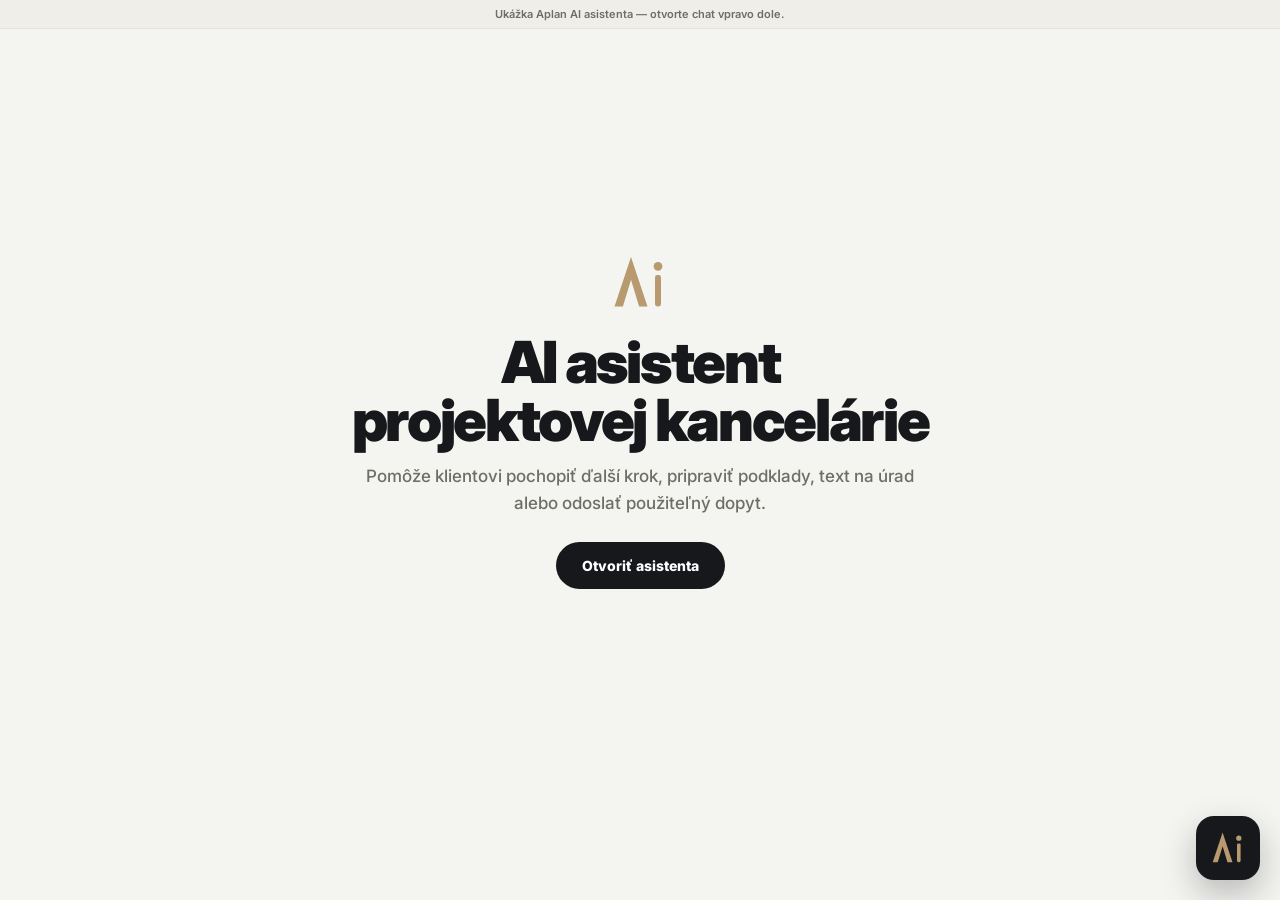
==== commit b06c5e34: "Fix Aplan assistant mobile scroll and simplify UX" ====
--- a/previews/aplan-ai-preview.html
+++ b/previews/aplan-ai-preview.html
@@ -1,57 +1,8 @@
-<!doctype html>
-<html lang="sk">
-<head>
-<meta charset="utf-8">
-<meta name="viewport" content="width=device-width,initial-scale=1,viewport-fit=cover">
-<title>Aplan AI — jednoduchší demo preview</title>
-<link rel="preconnect" href="https://fonts.googleapis.com">
-<link rel="preconnect" href="https://fonts.gstatic.com" crossorigin>
-<link href="https://fonts.googleapis.com/css2?family=Inter:wght@400;500;600;700;800;900&display=swap" rel="stylesheet">
-<style>
-:root{--ink:#17191d;--ink2:#262932;--paper:#fff;--bg:#f4f2ec;--soft:#f8f7f3;--soft2:#eeeae1;--line:#dfdacd;--mut:#706e66;--mut2:#9a968b;--gold:#b8894f;--gold2:#91642e;--goldsoft:#f4ead9;--ok:#2f835c;--warn:#ad762d;--bad:#a44d3e;--shadow:0 30px 90px rgba(15,16,18,.22);--small:0 12px 34px rgba(15,16,18,.11);font-family:Inter,system-ui,-apple-system,Segoe UI,sans-serif}*{box-sizing:border-box}html,body{margin:0}body{font-family:Inter,system-ui,sans-serif;color:var(--ink);background:radial-gradient(circle at 20% -10%,#fff 0,#f5f2e8 36%,#e8e4d9 100%);-webkit-font-smoothing:antialiased}.demo{position:fixed;top:0;left:0;right:0;z-index:50;background:var(--ink);color:#fff;text-align:center;padding:8px 12px;font-size:11px;font-weight:850;letter-spacing:.08em;text-transform:uppercase}.nav{position:sticky;top:30px;z-index:40;display:flex;align-items:center;justify-content:space-between;padding:18px 42px;background:rgba(244,242,236,.84);backdrop-filter:blur(14px);border-bottom:1px solid rgba(0,0,0,.06)}.brand{display:flex;align-items:center;gap:13px}.brandmark{width:43px;height:43px;border-radius:14px;background:#fff;border:1px solid var(--line);display:grid;place-items:center;box-shadow:0 5px 16px rgba(0,0,0,.06)}.wordmark{display:flex;align-items:center;gap:3px;height:32px}.wordmark svg{width:25px;height:29px;display:block}.wordmark span.txt{font-size:23px;line-height:1;font-weight:900;letter-spacing:.18em}.tag{font-size:10px;font-weight:750;letter-spacing:.28em;text-transform:uppercase;color:var(--mut);margin-top:2px}.nav-note{font-size:13px;font-weight:750;color:var(--mut)}.hero{max-width:1120px;margin:0 auto;padding:104px 42px 84px;display:grid;grid-template-columns:1.05fr .95fr;gap:58px;align-items:center}.ey{font-size:12px;font-weight:900;letter-spacing:.28em;text-transform:uppercase;color:var(--gold2);margin-bottom:18px}.hero h1{font-size:clamp(41px,6vw,72px);line-height:.99;letter-spacing:-.045em;margin:0 0 22px;max-width:12ch}.hero p{font-size:18px;line-height:1.65;color:var(--mut);font-weight:520;max-width:60ch;margin:0}.actions{display:flex;gap:12px;margin-top:30px;flex-wrap:wrap}.btn{border:0;border-radius:999px;padding:15px 24px;font-size:14px;font-weight:850;cursor:pointer}.btn.dark{background:var(--ink);color:#fff;box-shadow:0 16px 28px rgba(0,0,0,.16)}.btn.light{background:#fff;border:1px solid var(--line);color:var(--ink)}.preview-card{background:rgba(255,255,255,.75);border:1px solid var(--line);border-radius:30px;padding:26px;box-shadow:var(--small)}.pc-title{font-size:15px;font-weight:900;margin-bottom:14px}.pc-step{display:flex;gap:13px;border-top:1px solid var(--line);padding:15px 0}.pc-step:first-of-type{border-top:0}.pc-num{width:32px;height:32px;border-radius:11px;background:var(--ink);color:#fff;display:grid;place-items:center;font-size:13px;font-weight:900;flex:none}.pc-step b{display:block;font-size:14px;margin-bottom:4px}.pc-step p{margin:0;color:var(--mut);font-size:13px;line-height:1.45}.grid{max-width:1120px;margin:0 auto;padding:0 42px 110px;display:grid;grid-template-columns:repeat(3,1fr);gap:16px}.gc{background:rgba(255,255,255,.82);border:1px solid var(--line);border-radius:22px;padding:24px;box-shadow:0 8px 24px rgba(0,0,0,.035)}.gc h3{font-size:16px;margin:0 0 8px}.gc p{margin:0;color:var(--mut);font-size:14px;line-height:1.55}body.locked{overflow:hidden;position:fixed;width:100%}#teaser{position:fixed;right:20px;bottom:102px;z-index:9998;width:min(330px,calc(100vw - 40px));background:#fff;border:1px solid var(--line);box-shadow:var(--small);border-radius:18px;padding:14px 42px 14px 16px;font-size:13px;line-height:1.42;font-weight:720;opacity:0;transform:translateY(10px);transition:.28s cubic-bezier(.22,1,.36,1);pointer-events:none}#teaser.show{opacity:1;transform:none;pointer-events:auto}#teaser b{color:var(--gold2)}#teaser button{position:absolute;right:8px;top:8px;width:24px;height:24px;border:0;border-radius:50%;background:var(--soft2);cursor:pointer;color:var(--mut)}#launch{position:fixed;right:20px;bottom:20px;z-index:10000;width:68px;height:68px;border:0;border-radius:23px;background:var(--ink);box-shadow:0 18px 45px rgba(0,0,0,.34);cursor:pointer;display:grid;place-items:center;transition:.35s cubic-bezier(.22,1.3,.36,1)}#launch:hover{transform:translateY(-4px) scale(1.035)}#launch.hide{opacity:0;pointer-events:none;transform:scale(.82)}#launch:after{content:"";position:absolute;right:11px;top:11px;width:11px;height:11px;border-radius:50%;background:var(--gold);border:2px solid var(--ink);animation:pulse 2.1s infinite}@keyframes pulse{0%{box-shadow:0 0 0 0 rgba(184,137,79,.55)}70%{box-shadow:0 0 0 11px rgba(184,137,79,0)}100%{box-shadow:0 0 0 0 rgba(184,137,79,0)}}#panel{position:fixed;right:20px;bottom:20px;z-index:9999;width:430px;height:min(735px,calc(100dvh - 40px));background:#fff;border:1px solid var(--line);border-radius:26px;box-shadow:var(--shadow);overflow:hidden;display:flex;flex-direction:column;opacity:0;pointer-events:none;transform:translateY(22px) scale(.96);transform-origin:bottom right;transition:opacity .22s,transform .36s cubic-bezier(.22,1.18,.36,1)}#panel.open{opacity:1;pointer-events:auto;transform:none}.head{background:linear-gradient(135deg,var(--ink),#242832);color:#fff;padding:16px;display:flex;gap:13px;align-items:center}.av{width:47px;height:47px;border-radius:15px;background:rgba(255,255,255,.08);border:1px solid rgba(255,255,255,.13);display:grid;place-items:center;flex:none}.htext{flex:1;min-width:0}.htext strong{display:block;font-size:16px;letter-spacing:.01em}.stat{display:flex;gap:7px;align-items:center;color:rgba(255,255,255,.68);font-size:11px;font-weight:750;margin-top:3px}.stat i{width:7px;height:7px;border-radius:50%;background:#4ec487}.stat b{color:var(--gold)}.x{width:36px;height:36px;border:0;border-radius:12px;background:rgba(255,255,255,.1);color:#fff;font-size:22px;cursor:pointer}.body{flex:1;overflow:auto;background:linear-gradient(180deg,var(--soft),#fff);padding:16px 14px 8px;scroll-behavior:smooth}.body::-webkit-scrollbar{width:7px}.body::-webkit-scrollbar-thumb{background:#d6d0c2;border-radius:12px}.msg{display:flex;gap:9px;margin:0 0 13px;animation:msg .32s ease both}@keyframes msg{from{opacity:0;transform:translateY(8px)}to{opacity:1;transform:none}}.msg.user{flex-direction:row-reverse}.mav{width:30px;height:30px;border-radius:10px;background:var(--ink);display:grid;place-items:center;flex:none}.user .mav{background:var(--gold);color:#fff;font-size:9px;font-weight:900}.bubble{max-width:86%;font-size:14px;line-height:1.55;font-weight:520}.bot .bubble{background:#fff;border:1px solid var(--line);border-radius:6px 18px 18px 18px;padding:11px 14px;box-shadow:0 2px 10px rgba(0,0,0,.035)}.user .bubble{background:var(--ink);color:#fff;border-radius:18px 6px 18px 18px;padding:11px 14px}.time{font-size:10px;font-weight:700;color:var(--mut2);margin-top:3px;padding:0 3px}.bubble b{font-weight:900}.mini{display:block;margin-top:7px;color:var(--mut);font-size:11.5px;line-height:1.42;font-weight:650}.typing{background:#fff;border:1px solid var(--line);border-radius:6px 18px 18px 18px;padding:13px 15px;display:flex;gap:5px}.typing span{width:7px;height:7px;border-radius:50%;background:#cfc7b8;animation:b 1.2s infinite}.typing span:nth-child(2){animation-delay:.15s}.typing span:nth-child(3){animation-delay:.3s}@keyframes b{0%,70%,100%{transform:none;opacity:.45}35%{transform:translateY(-5px);opacity:1}}.choice-wrap{margin:3px 0 16px 39px;display:grid;gap:9px;animation:msg .28s ease both}.choice{border:1.4px solid #d9d2c3;background:#fff;border-radius:16px;padding:12px 13px;text-align:left;cursor:pointer;transition:.16s ease;display:flex;gap:11px;align-items:flex-start}.choice:hover{border-color:var(--gold);background:var(--goldsoft);transform:translateY(-1px)}.choice.primary{background:var(--ink);color:#fff;border-color:var(--ink)}.choice .ci{width:25px;height:25px;border-radius:9px;background:var(--soft2);display:grid;place-items:center;font-size:12px;font-weight:900;flex:none;color:var(--ink)}.choice.primary .ci{background:rgba(255,255,255,.14);color:#fff}.choice b{display:block;font-size:13px;margin-bottom:2px}.choice span{display:block;font-size:11.5px;line-height:1.35;color:var(--mut);font-weight:650}.choice.primary span{color:rgba(255,255,255,.68)}.compact{display:grid;grid-template-columns:1fr 1fr;gap:8px;margin-left:39px}.compact .choice{padding:10px}.compact .choice span{display:none}.panel2{margin-top:10px;background:#fff;border:1px solid var(--line);border-radius:17px;overflow:hidden}.ph{display:flex;align-items:center;gap:8px;background:var(--soft2);border-bottom:1px solid var(--line);padding:10px 13px;font-size:12.5px;font-weight:900}.pin{width:8px;height:8px;border-radius:3px;background:var(--gold)}.pb{padding:13px}.step{display:flex;gap:11px;padding:10px 0;border-bottom:1px solid var(--line)}.step:last-child{border-bottom:0}.sn{width:26px;height:26px;border-radius:9px;background:var(--ink);color:#fff;display:grid;place-items:center;font-size:12px;font-weight:900;flex:none}.st{font-size:13px;font-weight:900;margin-bottom:3px}.sd{color:var(--mut);font-size:12px;line-height:1.45;font-weight:620}.field{margin-bottom:9px}.field label{display:block;font-size:11.5px;font-weight:850;color:var(--ink2);margin-bottom:4px}.field input,.field textarea,.field select{width:100%;border:1.4px solid #d9d2c3;background:var(--soft);border-radius:12px;padding:10px 12px;font:650 13px Inter,sans-serif;outline:0}.field input:focus,.field textarea:focus,.field select:focus{border-color:var(--gold);box-shadow:0 0 0 3px rgba(184,137,79,.14);background:#fff}.field textarea{min-height:70px;resize:vertical}.row2{display:grid;grid-template-columns:1fr 1fr;gap:9px}.go{width:100%;border:0;border-radius:13px;background:var(--ink);color:#fff;padding:12px;font-size:13.5px;font-weight:900;cursor:pointer}.ghost{width:100%;border:1px solid var(--line);background:var(--soft2);color:var(--ink);border-radius:13px;padding:11px;margin-top:8px;font-weight:850;cursor:pointer}.diff{display:inline-flex;gap:7px;align-items:center;border-radius:999px;padding:7px 11px;font-size:12px;font-weight:900;margin-top:8px}.diff i{width:8px;height:8px;border-radius:50%;background:currentColor}.easy{background:#e7f4ee;color:var(--ok)}.mid{background:#f6ead7;color:var(--warn)}.hard{background:#f4dfd9;color:var(--bad)}.check{display:flex;gap:10px;border-bottom:1px dashed var(--line);padding:9px 0}.check:last-child{border:0}.box{width:20px;height:20px;border:1.5px solid #cec5b4;border-radius:7px;display:grid;place-items:center;cursor:pointer;flex:none;margin-top:1px;color:transparent}.box.on{background:var(--gold);border-color:var(--gold);color:#fff}.copy{background:var(--ink);color:#ece8df;border-radius:14px;padding:13px 14px;white-space:pre-wrap;font-size:12.5px;line-height:1.58;margin-top:7px;max-height:230px;overflow:auto}.copyrow{display:flex;gap:8px;margin-top:8px}.copyrow button{flex:1;border:0;border-radius:11px;padding:10px;font-size:12px;font-weight:900;cursor:pointer}.cpy{background:var(--gold);color:#fff}.mail{background:var(--soft2);color:var(--ink);border:1px solid var(--line)!important}.compose{display:flex;gap:8px;padding:11px 12px 13px;background:#fff;border-top:1px solid var(--line)}.compose input{flex:1;border:1.5px solid #d9d2c3;border-radius:14px;padding:12px 14px;font:650 14px Inter,sans-serif;outline:0}.compose input:focus{border-color:var(--gold)}.send{width:46px;border:0;border-radius:14px;background:var(--ink);color:#fff;cursor:pointer;font-size:17px}.calgrid{display:grid;grid-template-columns:repeat(7,1fr);gap:5px}.dow{text-align:center;color:var(--mut2);font-size:9.5px;font-weight:900;text-transform:uppercase;padding:3px 0}.day{aspect-ratio:1;border:1px solid var(--line);border-radius:10px;background:var(--soft);display:grid;place-items:center;font-size:12px;font-weight:850;cursor:pointer;position:relative}.day.off{opacity:.25;cursor:default;background:transparent;border-color:transparent}.day.free:after{content:"";position:absolute;bottom:4px;width:4px;height:4px;border-radius:50%;background:var(--gold)}.day.on,.timebtn.on{background:var(--ink);color:#fff;border-color:var(--ink)}.times{display:grid;grid-template-columns:repeat(3,1fr);gap:7px;margin-top:10px}.timebtn{border:1.4px solid #d9d2c3;border-radius:12px;background:var(--soft);padding:10px 0;text-align:center;font-size:12px;font-weight:850;cursor:pointer}.demo-tag{display:inline-block;background:var(--ink);color:#fff;border-radius:6px;padding:3px 7px;font-size:9px;font-weight:900;text-transform:uppercase;letter-spacing:.08em;margin-left:6px}.confirm{background:var(--goldsoft);border:1px solid #e7cfaa;border-left:4px solid var(--gold);border-radius:14px;padding:13px;margin-top:8px;font-size:12.5px;line-height:1.48;font-weight:650}@media(max-width:820px){.nav{padding:14px 18px}.nav-note{display:none}.hero{grid-template-columns:1fr;padding:68px 22px 70px}.grid{grid-template-columns:1fr;padding:0 22px 90px}.preview-card{display:none}}@media(max-width:520px){#panel{right:0;bottom:0;width:100%;height:100dvh;border-radius:0}#launch{right:16px;bottom:16px}.compact{grid-template-columns:1fr}.row2{grid-template-columns:1fr}.bubble{max-width:88%}.demo{font-size:10px}.nav{top:27px}.choice-wrap,.compact{margin-left:39px;margin-right:0}}
-</style>
-</head>
-<body>
-<div class="demo">Preview / demo režim — Aplan AI asistent · nič sa reálne neodosiela</div>
-<nav class="nav"><div class="brand"><div class="brandmark" id="brandMark"></div><div><div class="wordmark"><span id="wordA"></span><span class="txt">PLAN</span></div><div class="tag">projektová kancelária</div></div></div><div class="nav-note">jednoduchší demo návrh asistenta</div></nav>
-<section class="hero"><div><div class="ey">Projekt · povolenie · podklady</div><h1>Asistent, ktorý klienta navedie na správny ďalší krok.</h1><p>Ukážka pre projektovú kanceláriu Aplan. Namiesto preplneného menu sú tu tri jasné cesty: zistiť čo potrebujem, pripraviť podklady alebo odoslať dopyt.</p><div class="actions"><button class="btn dark" onclick="openAi()">Otvoriť asistenta</button><button class="btn light" onclick="openAi();setTimeout(flowIdeas,360)">Možnosti asistenta</button></div></div><div class="preview-card"><div class="pc-title">Ako demo funguje</div><div class="pc-step"><div class="pc-num">1</div><div><b>Klient vyberie zámer</b><p>dom, rekonštrukcia, prístavba, legalizácia alebo pozemok.</p></div></div><div class="pc-step"><div class="pc-num">2</div><div><b>Asistent pripraví ďalší krok</b><p>postup, checklist alebo text na obec/stavebný úrad.</p></div></div><div class="pc-step"><div class="pc-num">3</div><div><b>Aplan dostane použiteľný dopyt</b><p>kontakt, lokalitu, parcelu, typ zámeru a krátky popis.</p></div></div></div></section>
-<section class="grid"><div class="gc"><h3>Menej klikov</h3><p>Žiadna spodná lišta s veľa tlačidlami. Používateľ ide postupne cez jednu hlavnú cestu.</p></div><div class="gc"><h3>Jasné hranice</h3><p>Aplan neprisľubuje vybavenie úradu. Asistent vysvetľuje postup a pripravuje texty.</p></div><div class="gc"><h3>Fake AI režim</h3><p>Odpovede sú scenárované, ale pôsobia ako reálny asistent počas ukážky.</p></div></section>
-<div id="teaser"><button onclick="hideTeaser()">×</button>Neviete, či potrebujete projekt, povolenie alebo len konzultáciu? <b>Aplan AI</b> vás navedie.</div><button id="launch" onclick="openAi()" aria-label="Otvoriť Aplan AI"><span id="launchMark"></span></button><div id="panel" role="dialog" aria-label="Aplan AI"><div class="head"><div class="av" id="headMark"></div><div class="htext"><strong>Aplan AI</strong><span class="stat"><i></i> Online <b>· demo režim</b></span></div><button class="x" onclick="closeAi()" aria-label="Zavrieť">×</button></div><div id="body" class="body"></div><div class="compose"><input id="inp" placeholder="Napíšte správu…" autocomplete="off"><button class="send" onclick="sendUser()" aria-label="Odoslať">➤</button></div></div>
-<script>
-const $=s=>document.querySelector(s), body=$('#body'), inp=$('#inp');let started=false, need={}, booking={};
-function aSymbol(color='#17191d'){return `<svg viewBox="0 0 42 42" fill="none" xmlns="http://www.w3.org/2000/svg"><path d="M6 35 18 7h6l12 28h-7l-2.4-6.4H15.4L13 35H6Zm11.4-12h7.2L21 13.4 17.4 23Z" fill="${color}"/></svg>`}
-function aiSymbol(color='#fff'){return `<svg width="34" height="34" viewBox="0 0 42 42" fill="none" xmlns="http://www.w3.org/2000/svg"><path d="M6 35 18 7h6l12 28h-7l-2.4-6.4H15.4L13 35H6Zm11.4-12h7.2L21 13.4 17.4 23Z" fill="${color}"/><rect x="31" y="15" width="4.4" height="14" rx="1.6" fill="#b8894f"/><circle cx="33.2" cy="9.8" r="2.5" fill="#b8894f"/></svg>`}
-$('#brandMark').innerHTML=aSymbol();$('#wordA').innerHTML=aSymbol();$('#launchMark').innerHTML=aiSymbol();$('#headMark').innerHTML=aiSymbol();
-function esc(s){return String(s??'').replace(/[&<>"]/g,m=>({'&':'&amp;','<':'&lt;','>':'&gt;','"':'&quot;'}[m]))}function stamp(){const d=new Date();return String(d.getHours()).padStart(2,'0')+':'+String(d.getMinutes()).padStart(2,'0')}function scroll(){body.scrollTop=body.scrollHeight}
-function bot(html){const d=document.createElement('div');d.className='msg bot';d.innerHTML=`<div class="mav">${aiSymbol()}</div><div><div class="bubble">${html}</div><div class="time">${stamp()}</div></div>`;body.appendChild(d);scroll();return d}
-function user(t){const d=document.createElement('div');d.className='msg user';d.innerHTML=`<div class="mav">Vy</div><div><div class="bubble">${esc(t)}</div><div class="time">${stamp()}</div></div>`;body.appendChild(d);scroll()}
-function typing(cb,ms=620){const d=document.createElement('div');d.className='msg bot';d.innerHTML=`<div class="mav">${aiSymbol()}</div><div class="typing"><span></span><span></span><span></span></div>`;body.appendChild(d);scroll();setTimeout(()=>{d.remove();cb()},ms)}
-function choices(arr,compact=false){const w=document.createElement('div');w.className=compact?'choice-wrap compact':'choice-wrap';arr.forEach((x,i)=>{const b=document.createElement('button');b.className='choice '+(x.primary?'primary':'');b.innerHTML=`<div class="ci">${x.n||i+1}</div><div><b>${esc(x.t)}</b>${x.d?`<span>${esc(x.d)}</span>`:''}</div>`;b.onclick=()=>{w.remove();user(x.t);typing(x.fn)};w.appendChild(b)});body.appendChild(w);scroll()}
-function openAi(){hideTeaser();$('#panel').classList.add('open');$('#launch').classList.add('hide');if(matchMedia('(max-width:520px)').matches)document.body.classList.add('locked');if(!started){started=true;welcome()}}function closeAi(){$('#panel').classList.remove('open');$('#launch').classList.remove('hide');document.body.classList.remove('locked')}function hideTeaser(){$('#teaser').classList.remove('show')}setTimeout(()=>{if(!started)$('#teaser').classList.add('show')},1900);
-function welcome(){bot('Dobrý deň, som <b>Aplan AI asistent</b>. Pomôžem klientovi pochopiť ďalší krok pri projekte, povolení, rekonštrukcii, legalizácii alebo kúpe pozemku.<span class="mini">Aplan je projektová kancelária. Asistent neprisľubuje vybavenie úradov; pripravuje orientačný postup, texty a podklady.</span>');setTimeout(mainMenu,300)}
-function mainMenu(){bot('Vyberte jednu z troch ciest:');choices([{t:'Zistiť, čo pravdepodobne potrebujem',d:'Krátka diagnostika zámeru a orientačný ďalší krok.',primary:true,fn:flowNeed},{t:'Pripraviť podklady alebo text na úrad',d:'Checklist dokumentov, text na obec alebo stavebný úrad.',fn:flowDocs},{t:'Konzultácia alebo dopyt pre Aplan',d:'Fake kalendár alebo formulár s prehľadným zadaním.',fn:flowContact}])}
-function afterFlow(){setTimeout(()=>choices([{t:'Späť na hlavné možnosti',fn:mainMenu},{t:'Poslať dopyt Aplanu',primary:true,fn:flowLead}],true),220)}
-function flowNeed(){bot('Najprv zistíme typ zámeru. Nepotrebujeme veľa klikov — len základ, aby asistent vedel odporučiť smer.');setTimeout(()=>{bot('Čo riešite?');choices([{t:'Nový rodinný dom',fn:()=>{need.typ='Nový rodinný dom';need2()}},{t:'Rekonštrukcia alebo zmena stavby',fn:()=>{need.typ='Rekonštrukcia alebo zmena stavby';need2()}},{t:'Prístavba / nadstavba',fn:()=>{need.typ='Prístavba / nadstavba';need2()}},{t:'Dodatočná legalizácia',fn:()=>{need.typ='Dodatočná legalizácia';need2()}},{t:'Kúpa alebo preverenie pozemku',fn:()=>{need.typ='Kúpa alebo preverenie pozemku';need2()}}],true)},220)}
-function need2(){bot('Máte už parcelu alebo lokalitu?');choices([{t:'Áno, mám parcelu/lokalitu',fn:()=>{need.poz='áno';need3()}},{t:'Len približne',fn:()=>{need.poz='približne';need3()}},{t:'Ešte nie',fn:()=>{need.poz='nie';needResult()}}],true)}
-function need3(){bot('Komunikovali ste už s obcou alebo stavebným úradom?');choices([{t:'Áno, mám odpoveď',fn:()=>{need.urad='áno';needResult()}},{t:'Nie, ešte nie',fn:()=>{need.urad='nie';needResult()}}],true)}
-function needResult(){let typ=need.typ||'Zámer',res='Úvodná konzultácia s projektantom a overenie základných podkladov.',cls='mid',level='stredne náročné';if(/pozemku/.test(typ)){res='Najprv si overte územný plán a regulatívy na obci. Projektant potom posúdi, či zámer dáva zmysel pred kúpou.';cls='easy';level='skôr jednoduché'}if(/legalizácia/.test(typ)){res='Bude potrebné zameranie skutočného stavu, podklady k existujúcej stavbe a projekt pre dodatočné konanie.';cls='hard';level='komplikovanejšie'}if(/rodinný/.test(typ)){res='Pravdepodobne projektová dokumentácia pre rodinný dom a podklady k povoľovaciemu konaniu.'}if(/Rekonštrukcia|Prístavba/.test(typ)){res='Pravdepodobne projekt zmeny stavby; podľa rozsahu ohláška alebo stavebné povolenie.'}bot(`<div class="panel2"><div class="ph"><span class="pin"></span>Orientačný záver</div><div class="pb"><b>${esc(typ)}</b><br><span class="sd">${res}</span><br><span class="diff ${cls}"><i></i>${level}</span><span class="mini">Toto je demo odhad. Presne rozhoduje rozsah, parcela, obec a požiadavky úradu.</span></div></div>`);setTimeout(()=>choices([{t:'Pripraviť checklist',primary:true,fn:flowChecklist},{t:'Text na obec / úrad',fn:flowLetter},{t:'Rezervovať konzultáciu',fn:flowCalendar}],true),240)}
-function flowDocs(){bot('Vyberte, čo má asistent pripraviť. Ovládanie je zámerne kratšie: tri možnosti namiesto veľkej lišty tlačidiel.');choices([{t:'Checklist dokumentov',d:'Čo si pripraviť pred kontaktovaním projektanta.',primary:true,fn:flowChecklist},{t:'Text na obec alebo stavebný úrad',d:'Použiteľný text, ktorý si klient skopíruje a pošle sám.',fn:flowLetter},{t:'Projektový štartovací balík',d:'Zhrnutie: čo zistiť, čo pripraviť a čo poslať Aplanu.',fn:flowPackage}])}
-function flowContact(){bot('Tu je iba konzultácia alebo dopyt. Žiadna spodná lišta, žiadne extra tlačidlá pod inputom.');choices([{t:'Fake kalendár konzultácie',d:'Ukáže priebeh rezervácie bez reálneho zápisu.',primary:true,fn:flowCalendar},{t:'Poslať dopyt pre Aplan',d:'Prehľadný formulár s typom zámeru a kontaktom.',fn:flowLead}])}
-function flowSteps(){const data=[['Overiť pozemok','Obec, parcelné číslo, list vlastníctva, katastrálna mapa, prístup a siete.'],['Zistiť regulatívy','Na obci sa pýtať na územný plán, odstupy, zastavanosť, výšku a tvar strechy.'],['Konzultovať zámer','Projektant povie, aká dokumentácia dáva zmysel a čo treba doplniť.'],['Pripraviť projekt','Architektúra a podľa potreby statika, elektro, voda, kanalizácia, kúrenie, energetika.'],['Získať vyjadrenia','Správcovia sietí, obec, prípadne životné prostredie, doprava alebo iné orgány.'],['Podať na úrad','Klient podáva sám alebo podľa dohody; Aplan dodáva projekt a technické podklady.']];let h='<div class="panel2"><div class="ph"><span class="pin"></span>Postup pri stavebnom povolení</div><div class="pb">';data.forEach((x,i)=>h+=`<div class="step"><div class="sn">${i+1}</div><div><div class="st">${x[0]}</div><div class="sd">${x[1]}</div></div></div>`);h+='</div></div>';bot(h);afterFlow()}
-function flowChecklist(){const items=['List vlastníctva','Katastrálna mapa alebo parcelné číslo','Fotky pozemku alebo existujúcej stavby','Územnoplánovacia informácia z obce','Informácie o sieťach a prístupe','Pôvodná projektová dokumentácia, ak existuje'];let h='<div class="panel2"><div class="ph"><span class="pin"></span>Checklist dokumentov</div><div class="pb">';items.forEach(x=>h+=`<div class="check"><div class="box" onclick="this.classList.toggle('on')">✓</div><div><div class="st">${x}</div><div class="sd">Pomôže projektantovi rýchlejšie posúdiť ďalší postup.</div></div></div>`);h+='</div></div>';bot(h);afterFlow()}
-const letters={uzemny:['Otázka na obec — územný plán',['Obec','Parcelné číslo','Meno'],v=>`Dobrý deň,\n\nchcel by som si overiť možnosti výstavby na pozemku v obci ${v[0]||'[OBEC]'}, parcelné číslo ${v[1]||'[PARCELA]'}. Prosím o informáciu, či je pozemok podľa územného plánu určený na výstavbu a aké základné regulatívy sa naň vzťahujú — odstupy, zastavanosť, výška stavby, tvar strechy a napojenie na siete.\n\nĎakujem.\nS pozdravom,\n${v[2]||'[MENO]'}`],ohlaska:['Stačí ohláška alebo povolenie?',['Obec','Typ stavby','Parcelné číslo','Meno'],v=>`Dobrý deň,\n\nplánujem zámer: ${v[1]||'[TYP STAVBY]'} v obci ${v[0]||'[OBEC]'}, parcelné číslo ${v[2]||'[PARCELA]'}. Prosím o informáciu, či pre tento zámer postačuje ohlásenie, alebo je potrebné stavebné povolenie, prípadne aké prílohy budete požadovať.\n\nĎakujem.\nS pozdravom,\n${v[3]||'[MENO]'}`],aplan:['Správa pre projektanta Aplan',['Lokalita','Typ zámeru','Stručný popis','Meno'],v=>`Dobrý deň,\n\nrád by som konzultoval zámer: ${v[1]||'[TYP ZÁMERU]'} v lokalite ${v[0]||'[LOKALITA]'}.\nPopis: ${v[2]||'[POPIS]'}\n\nProsím o orientačné posúdenie a informáciu, aké podklady budete potrebovať.\n\nĎakujem.\nS pozdravom,\n${v[3]||'[MENO]'}`]};
-function flowLetter(){bot('Aký text chcete pripraviť?');choices([{t:'Otázka na obec — územný plán',primary:true,fn:()=>letterForm('uzemny')},{t:'Stačí ohláška alebo povolenie?',fn:()=>letterForm('ohlaska')},{t:'Správa pre projektanta Aplan',fn:()=>letterForm('aplan')}],true)}
-function letterForm(k){const d=letters[k];let h=`<div class="panel2"><div class="ph"><span class="pin"></span>${d[0]}</div><div class="pb" data-letter="${k}">`;d[1].forEach((f,i)=>h+=`<div class="field"><label>${f}</label>${f==='Stručný popis'?`<textarea data-f="${i}" placeholder="${f}…"></textarea>`:`<input data-f="${i}" placeholder="${f}…">`}</div>`);h+='<button class="go">Vygenerovať text</button></div></div>';const m=bot(h),p=m.querySelector('[data-letter]');p.querySelector('.go').onclick=()=>{const vals=[...p.querySelectorAll('[data-f]')].map(i=>i.value.trim());typing(()=>{bot('Tu je text na skopírovanie:'+copyBlock(d[2](vals)));afterFlow()})}}
-function copyBlock(t){const id='c'+Math.random().toString(36).slice(2,8);setTimeout(()=>{const b=$('#'+id);if(b)b.onclick=()=>{navigator.clipboard&&navigator.clipboard.writeText(t);b.textContent='Skopírované ✓'}},20);return `<div class="copy">${esc(t)}</div><div class="copyrow"><button class="cpy" id="${id}">Skopírovať</button><button class="mail" onclick="bot('V ostrej verzii sa otvorí poštový klient alebo sa správa odošle cez formulár. <span class=mini>Demo režim.</span>')">Otvoriť e-mail</button></div>`}
-function flowPackage(){bot('Štartovací balík spojí podklady, otázky pre obec a správu pre projektanta do jedného prehľadu.');const h=`<div class="panel2"><div class="ph"><span class="pin"></span>Údaje pre balík</div><div class="pb" data-pkg><div class="row2"><div class="field"><label>Obec</label><input data-f="obec"></div><div class="field"><label>Parcela</label><input data-f="parc"></div></div><div class="field"><label>Typ zámeru</label><select data-f="typ"><option>Nový rodinný dom</option><option>Rekonštrukcia</option><option>Prístavba / nadstavba</option><option>Legalizácia</option><option>Preverenie pozemku</option></select></div><div class="field"><label>Popis</label><textarea data-f="popis"></textarea></div><button class="go">Vytvoriť balík</button></div></div>`;const m=bot(h),p=m.querySelector('[data-pkg]');p.querySelector('.go').onclick=()=>typing(()=>{const obec=p.querySelector('[data-f=obec]').value||'[OBEC]',parc=p.querySelector('[data-f=parc]').value||'[PARCELA]',typ=p.querySelector('[data-f=typ]').value;bot(`<div class="panel2"><div class="ph"><span class="pin"></span>Projektový štartovací balík</div><div class="pb"><b>${esc(typ)}</b><br><br>${list(['List vlastníctva','Katastrálna mapa','Parcelné číslo '+esc(parc),'Otázka na obec '+esc(obec)+' k územnému plánu','Fotky pozemku/stavby','Informácie o sieťach a prístupe'])}<span class="mini">V ostrej verzii by sa balík odoslal klientovi aj firme Aplan.</span></div></div>`);afterFlow()},850)}
-function list(a){return '<ul style="margin:0;padding-left:18px">'+a.map(x=>`<li class="sd" style="margin-bottom:5px">${x}</li>`).join('')+'</ul>'}
-function flowCalendar(){booking={};bot('Fake kalendár konzultácie. <span class="demo-tag">demo</span><span class="mini">Nie je napojený na Google Calendar. Iba ukazuje, ako by vyzerala rezervácia.</span>');let h='<div class="panel2"><div class="ph"><span class="pin"></span>Vyberte deň</div><div class="pb"><div class="calgrid">';['Po','Ut','St','Št','Pi','So','Ne'].forEach(d=>h+=`<div class="dow">${d}</div>`);h+='<div class="day off"></div>';for(let d=1;d<=30;d++){const free=d>=16&&d%2===0;h+=`<div class="day ${d<16?'off':''} ${free?'free':''}" ${free?`onclick="pickDay(this,${d})"`:''}>${d}</div>`}h+='</div><div id="times"></div></div></div>';bot(h)}
-window.pickDay=(el,d)=>{document.querySelectorAll('.day').forEach(x=>x.classList.remove('on'));el.classList.add('on');booking.day=d+'. jún 2026';let h='<div class="times">';['08:30','10:00','13:00','15:30','16:30'].forEach(t=>h+=`<div class="timebtn" onclick="pickTime(this,'${t}')">${t}</div>`);h+='</div>';$('#times').innerHTML=h}
-window.pickTime=(el,t)=>{document.querySelectorAll('.timebtn').forEach(x=>x.classList.remove('on'));el.classList.add('on');booking.time=t;typing(()=>{bot(`<div class="confirm"><b>Predbežná rezervácia pripravená</b><br>${booking.day} · ${booking.time}<br><br>V ostrej verzii by sa termín zapísal do kalendára alebo odoslal firme Aplan.</div>`);afterFlow()},520)}
-function flowLead(){bot('Dopyt je krátky a použiteľný — Aplan dostane základné údaje bez chaosu.');const h=`<div class="panel2"><div class="ph"><span class="pin"></span>Dopyt pre Aplan</div><div class="pb" data-lead><div class="row2"><div class="field"><label>Meno</label><input data-f="meno"></div><div class="field"><label>Telefón</label><input data-f="tel"></div></div><div class="field"><label>E-mail</label><input data-f="em"></div><div class="field"><label>Lokalita / parcela</label><input data-f="lok"></div><div class="field"><label>Popis zámeru</label><textarea data-f="popis"></textarea></div><button class="go">Pripraviť dopyt</button></div></div>`;const m=bot(h),p=m.querySelector('[data-lead]');p.querySelector('.go').onclick=()=>typing(()=>{const meno=p.querySelector('[data-f=meno]').value;bot(`<div class="confirm"><b>Dopyt pripravený${meno?', '+esc(meno):''}</b><br>V ostrej verzii by prišiel na e-mail Aplanu s kontaktom, lokalitou, parcelou a popisom zámeru.</div>`);afterFlow()},850)}
-function flowIdeas(){bot(`<div class="panel2"><div class="ph"><span class="pin"></span>Čo môže Aplan AI robiť</div><div class="pb">${list(['Diagnostika zámeru pred prvým telefonátom','Texty na obec/stavebný úrad, ktoré klient posiela sám','Checklist dokumentov pred konzultáciou','Štartovací balík pre projektanta','Fake alebo reálny kalendár konzultácií','Prehľadný dopyt s lokalitou, parcelou a popisom','Nahrávanie LV, katastra, fotiek a starého projektu','Interný súhrn pre Aplan pred zavolaním klientovi'])}</div></div>`);afterFlow()}
-function sendUser(){const t=inp.value.trim();if(!t)return;inp.value='';user(t);const s=t.toLowerCase();typing(()=>{if(/povol|úrad|urad|ohlás|ohlas/.test(s))flowSteps();else if(/pozem|parc|katas|čo potreb|co potreb/.test(s))flowNeed();else if(/legaliz/.test(s)){need.typ='Dodatočná legalizácia';needResult()}else if(/term|kalend|konzult/.test(s))flowCalendar();else if(/dokument|check|príloh|priloh/.test(s))flowChecklist();else if(/cena|koľko|kolko|stoj/.test(s)){bot('Pri projektovej kancelárii by asistent radšej nezobrazoval tvrdú cenu bez kontextu. Cena závisí od rozsahu, lokality, profesií, stavu podkladov a požiadaviek úradu. Lepší výstup je pripravený dopyt pre Aplan.');afterFlow()}else bot('Rozumiem. V tomto deme skúste napísať napríklad: stavebné povolenie, pozemok, legalizácia, dokumenty, text na obec alebo konzultácia.')},620)}
-inp.addEventListener('keydown',e=>{if(e.key==='Enter')sendUser()});
-</script>
-</body>
-</html>+<!doctype html><html lang="sk"><head><meta charset="utf-8"><meta name="viewport" content="width=device-width,initial-scale=1,viewport-fit=cover"><title>Aplan AI</title><link href="https://fonts.googleapis.com/css2?family=Inter:wght@500;600;700;800;900&display=swap" rel="stylesheet"><style>
+:root{--ink:#16181c;--paper:#fff;--bg:#f4f4f1;--soft:#f8f8f5;--line:#e3e2dc;--mut:#6e6e66;--acc:#b89a6e;--accsoft:#f2ece1;--vh:100dvh;--f:Inter,-apple-system,BlinkMacSystemFont,'Segoe UI',sans-serif}*{box-sizing:border-box}html,body{margin:0}body{font-family:var(--f);background:var(--bg);color:var(--ink)}body.locked{position:fixed;overflow:hidden;width:100%;left:0;right:0;touch-action:none}.demo{position:fixed;top:0;left:0;right:0;z-index:5;text-align:center;background:#efeee9;border-bottom:1px solid var(--line);padding:7px 12px;font:600 11px var(--f);color:var(--mut)}.stage{min-height:100dvh;display:grid;place-items:center;text-align:center;padding:90px 22px 150px}.stage>div{max-width:580px}.logo svg{width:60px;height:60px}.stage h1{font:900 clamp(34px,7vw,58px)/1 var(--f);letter-spacing:-.04em;margin:18px 0 14px}.stage p{font:500 17px/1.6 var(--f);color:var(--mut);margin:0 0 25px}.btn,#launch,.go{background:var(--ink);color:#fff;border:0;cursor:pointer}.btn{border-radius:999px;padding:15px 26px;font:800 14px var(--f)}#launch{position:fixed;right:20px;bottom:20px;z-index:99;width:64px;height:64px;border-radius:18px;display:grid;place-items:center;box-shadow:0 14px 34px #16181c44}#launch.open{opacity:0;pointer-events:none}#launch svg{width:36px;height:36px}#teaser{position:fixed;right:20px;bottom:98px;z-index:98;width:min(315px,calc(100vw - 40px));background:#fff;border:1px solid var(--line);border-radius:16px;padding:14px 40px 14px 16px;box-shadow:0 12px 34px #16181c22;font:700 13px/1.4 var(--f);opacity:0;transform:translateY(10px);transition:.25s;pointer-events:none}#teaser.show{opacity:1;transform:none;pointer-events:auto}#teaser button{position:absolute;right:8px;top:8px;border:0;border-radius:50%;width:22px;height:22px;color:var(--mut);cursor:pointer}#panel{position:fixed;right:20px;bottom:20px;z-index:100;width:444px;height:min(760px,calc(100dvh - 40px));background:#fff;border:1px solid var(--line);border-radius:22px;box-shadow:0 30px 80px #16181c33;display:flex;flex-direction:column;overflow:hidden;opacity:0;pointer-events:none;transform:translateY(20px) scale(.96);transform-origin:bottom right;transition:.25s}#panel.open{opacity:1;pointer-events:auto;transform:none}.head{display:flex;gap:12px;align-items:center;background:var(--ink);color:#fff;padding:15px}.av{width:44px;height:44px;border-radius:13px;background:#23262e;display:grid;place-items:center}.av svg{width:30px;height:30px}.ht{flex:1}.ht b{display:block;font:800 16px var(--f)}.ht span{font:650 11px var(--f);color:#ffffffaa}.hbtn{width:34px;height:34px;border:0;border-radius:10px;background:#ffffff18;color:#fff;cursor:pointer;font-size:18px}.body{flex:1;overflow:auto;overscroll-behavior:contain;padding:17px 15px 8px;background:linear-gradient(var(--soft),#fff)}.msg{display:flex;gap:9px;margin-bottom:13px;animation:r .25s}@keyframes r{from{opacity:0;transform:translateY(8px)}to{opacity:1}}.ma{width:29px;height:29px;border-radius:9px;background:var(--ink);display:grid;place-items:center;flex:0 0 auto}.ma svg{width:19px;height:19px}.col{max-width:84%}.mb{background:#fff;border:1px solid var(--line);border-radius:4px 16px 16px 16px;padding:11px 14px;font:500 14px/1.55 var(--f)}.mb .mini{display:block;margin-top:7px;color:var(--mut);font:600 11.5px/1.4 var(--f)}.mt{font:600 10px var(--f);color:#999;margin-top:3px}.user{flex-direction:row-reverse}.user .mb{background:var(--ink);color:#fff;border-color:var(--ink);border-radius:16px 4px 16px 16px}.user .ma{background:var(--acc);color:#fff}.user .ma:after{content:'Vy';font:800 9px var(--f)}.typing{display:flex;gap:4px;background:#fff;border:1px solid var(--line);border-radius:4px 16px 16px 16px;padding:13px 15px}.typing span{width:7px;height:7px;background:#ccc;border-radius:50%;animation:b 1.1s infinite}.typing span:nth-child(2){animation-delay:.15s}.typing span:nth-child(3){animation-delay:.3s}@keyframes b{50%{transform:translateY(-5px);opacity:.6}}.menu-card,.panel2,.steps{background:#fff;border:1px solid var(--line);border-radius:15px;overflow:hidden}.mrow{display:flex;align-items:center;gap:12px;width:100%;border:0;border-bottom:1px solid var(--line);padding:13px 15px;background:#fff;text-align:left;font-family:var(--f);cursor:pointer}.mrow:last-child{border-bottom:0}.mrow:hover,.chip:hover{background:var(--accsoft)}.mi{width:34px;height:34px;border-radius:10px;background:var(--accsoft);display:grid;place-items:center;color:#937645}.mrow b{display:block;font:800 13.5px var(--f)}.mrow span span{display:block;color:var(--mut);font:600 11px var(--f);margin-top:1px}.chips{display:flex;flex-wrap:wrap;gap:8px;margin:2px 0 15px 38px}.chip{border:1.5px solid #d7d6ce;border-radius:999px;background:#fff;padding:9px 14px;font:750 13px var(--f);cursor:pointer}.chip.primary{background:var(--ink);color:#fff;border-color:var(--ink)}.ph{background:#efeee9;border-bottom:1px solid var(--line);padding:10px 13px;font:850 12.5px var(--f)}.pb{padding:13px;font:500 13px/1.55 var(--f)}.stp{border-bottom:1px solid var(--line)}.stp:last-child{border-bottom:0}.stp-h{width:100%;display:flex;gap:10px;align-items:center;text-align:left;border:0;background:#fff;padding:11px 12px;cursor:pointer}.n{width:25px;height:25px;border-radius:8px;background:var(--ink);color:#fff;display:grid;place-items:center;font:850 12px var(--f)}.stp b{display:block;font:800 12.5px var(--f)}.stp small{display:block;color:var(--mut);font:600 10.5px var(--f)}.d{max-height:0;overflow:hidden;transition:max-height .2s}.stp.open .d{max-height:440px}.di{padding:0 14px 13px 47px;font:500 12px/1.6 var(--f)}.note{margin-top:9px;border-left:3px solid var(--acc);background:var(--accsoft);border-radius:0 10px 10px 0;padding:10px 12px;font:600 12px/1.5 var(--f)}.field{margin-bottom:9px}.field label{display:block;font:750 11px var(--f);margin-bottom:4px}.field input,.field textarea,.field select{width:100%;border:1.5px solid #d7d6ce;border-radius:11px;background:var(--soft);padding:10px 12px;font:650 13px var(--f);outline:0}.field textarea{min-height:64px;resize:vertical}.go{display:block;text-align:center;text-decoration:none;border-radius:12px;padding:12px;font:850 14px var(--f);width:100%}.compose{display:flex;gap:8px;padding:11px 12px 13px;border-top:1px solid var(--line)}.compose input{flex:1;border:1.5px solid #d7d6ce;border-radius:13px;padding:12px 14px;font:650 14px var(--f);outline:0}.send{width:46px;border:0;border-radius:13px;background:var(--ink);color:#fff}.foot{display:flex;gap:8px;padding:0 12px 12px}.qa{flex:1;text-align:center;text-decoration:none;border:1px solid #d7d6ce;background:var(--soft);border-radius:11px;padding:11px 7px;color:var(--ink);font:750 13px var(--f)}.dis{text-align:center;color:#999;font:600 9.5px/1.3 var(--f);padding:0 14px 9px}@media(max-width:520px){#panel{right:0;bottom:0;width:100%;height:var(--vh);max-height:var(--vh);border-radius:0}.compose input{font-size:16px}#launch{right:16px;bottom:16px}#teaser{left:16px;right:16px;width:auto}.col{max-width:88%}}
+</style></head><body><div class="demo">Ukážka Aplan AI asistenta — otvorte chat vpravo dole.</div><main class="stage"><div><span class="logo" id="pageLogo"></span><h1>AI asistent projektovej kancelárie</h1><p>Pomôže klientovi pochopiť ďalší krok, pripraviť podklady, text na úrad alebo odoslať použiteľný dopyt.</p><button class="btn" onclick="openAi()">Otvoriť asistenta</button></div></main><div id="teaser" onclick="openAi()"><button onclick="event.stopPropagation();hideTeaser()">×</button><span id="teaserText"></span></div><button id="launch" onclick="openAi()"><span id="launchLogo"></span></button><div id="panel"><div class="head"><div class="av" id="headLogo"></div><div class="ht"><b>Aplan AI</b><span>Asistent je online</span></div><button class="hbtn" onclick="menu()">☷</button><button class="hbtn" onclick="restart()">↻</button><button class="hbtn" onclick="closeAi()">×</button></div><div class="body" id="body"></div><div class="compose"><input id="input" placeholder="Napíšte správu…" autocomplete="off"><button class="send" onclick="sendUser()">➤</button></div><div class="foot"><a class="qa" href="tel:+421915775480">Zavolať</a><a class="qa" href="mailto:aplan@aplan.sk">E-mail</a><a class="qa" href="https://wa.me/421915775480" target="_blank">WhatsApp</a></div><div class="dis">Orientačné odpovede. Presný postup závisí od parcely, stavby a úradu.</div></div><script>
+const CFG={email:'aplan@aplan.sk',lead:'daniel.vendzur@gmail.com'};function logo(){return `<svg viewBox="0 0 40 40" fill="none"><path d="M14 4 25 37h-5.6L14 19.2 8.6 37H3L14 4Z" fill="#B89A6E"/><rect x="30" y="16" width="4" height="21" rx="1.6" fill="#B89A6E"/><circle cx="32" cy="10.2" r="2.9" fill="#B89A6E"/></svg>`}pageLogo.innerHTML=logo();launchLogo.innerHTML=logo();headLogo.innerHTML=logo();const body=document.getElementById('body'),input=document.getElementById('input');let started=false,y=0,locked=false;function setH(){let h=(visualViewport&&visualViewport.height)||innerHeight;document.documentElement.style.setProperty('--vh',h+'px')}setH();addEventListener('resize',setH,{passive:true});if(visualViewport){visualViewport.addEventListener('resize',setH,{passive:true});visualViewport.addEventListener('scroll',setH,{passive:true})}function lock(){if(locked)return;y=scrollY;document.body.style.top='-'+y+'px';document.body.classList.add('locked');locked=true}function unlock(){if(!locked)return;document.body.classList.remove('locked');document.body.style.top='';locked=false;scrollTo(0,y)}function keep(){if(locked)requestAnimationFrame(()=>scrollTo(0,y))}function esc(s){return String(s||'').replace(/[&<>"]/g,m=>({'&':'&amp;','<':'&lt;','>':'&gt;','"':'&quot;'}[m]))}function norm(s){return String(s||'').toLowerCase().normalize('NFD').replace(/[\u0300-\u036f]/g,'').replace(/[^a-z0-9\s]/g,' ')}function now(){let d=new Date;return String(d.getHours()).padStart(2,'0')+':'+String(d.getMinutes()).padStart(2,'0')}function el(h){let d=document.createElement('div');d.innerHTML=h.trim();return d.firstChild}function scr(){requestAnimationFrame(()=>body.scrollTop=body.scrollHeight)}function msg(r,h){let m=el(r?'':'');m=el(r==='user'?`<div class="msg user"><div class="ma"></div><div class="col"><div class="mb">${esc(h)}</div><div class="mt">${now()}</div></div></div>`:`<div class="msg"><div class="ma">${logo()}</div><div class="col"><div class="mb">${h}</div><div class="mt">${now()}</div></div></div>`);body.appendChild(m);scr();return m}function bot(h){msg('bot',h)}function user(t){msg('user',t)}function typing(cb){let t=el(`<div class="msg"><div class="ma">${logo()}</div><div class="typing"><span></span><span></span><span></span></div></div>`);body.appendChild(t);scr();setTimeout(()=>{t.remove();keep();cb();setTimeout(keep,60)},480)}function clear(){body.querySelectorAll('.menu,.chips').forEach(x=>x.remove())}function chips(a){clear();let r=el('<div class="chips"></div>');a.forEach(c=>{let b=el(`<button class="chip ${c.p?'primary':''}">${esc(c.t)}</button>`);b.onclick=()=>{r.remove();user(c.t);typing(c.f)};r.appendChild(b)});body.appendChild(r);scr()}function next(a){setTimeout(()=>chips(a.concat([{t:'Späť na menu',f:menu}])),180)}
+function openAi(){panel.classList.add('open');launch.classList.add('open');hideTeaser();setH();if(matchMedia('(max-width:520px)').matches)lock();if(!started){started=true;menu()}}function closeAi(){panel.classList.remove('open');launch.classList.remove('open');unlock()}function hideTeaser(){teaser.classList.remove('show')}setTimeout(()=>{if(!started){teaserText.textContent='Neviete, či potrebujete projekt alebo povolenie?';teaser.classList.add('show')}},1400);function restart(){body.innerHTML='';menu()}function menu(){clear();let rows=[['Neviem, čo potrebujem','Krátky sprievodca podľa zámeru',start],['Úradné postupy','Povolenie, ohlásenie, kolaudácia, prístavba',uradne],['Komunikácia s úradom','Texty, žiadosti a reakcie',letter],['Aké podklady potrebujem?','Checklist dokumentov',checklist],['Čo robí Aplan','Čo firma pripraví a čo rieši klient',about]],w=el('<div class="menu"><div class="menu-card"></div></div>'),c=w.firstChild;rows.forEach(x=>{let b=el(`<button class="mrow"><span class="mi">›</span><span><b>${x[0]}</b><span>${x[1]}</span></span></button>`);b.onclick=()=>{w.remove();user(x[0]);typing(x[2])};c.appendChild(b)});body.appendChild(w);scr()}
+const F={sp:['Stavebné povolenie','Novostavba alebo väčšia zmena stavby',[['Podklady o pozemku','LV, kataster, parcela, prístup a siete.'],['Projektová dokumentácia','Aplan pripraví projekt a potrebné profesie podľa rozsahu.'],['Vyjadrenia','Podľa lokality môžu byť potrebné vyjadrenia správcov sietí a orgánov.'],['Podanie žiadosti','Žiadosť sa podáva na stavebnom úrade s prílohami.'],['Rozhodnutie','Úrad môže vyžiadať doplnenie; kompletné podklady znižujú zdržanie.']]],od:['Ohlásenie drobnej stavby','Menšia stavba, plot, prístrešok alebo garáž',[['Overenie režimu','Najprv overiť, či naozaj stačí ohlásenie.'],['Jednoduchá dokumentácia','Náčrt, situácia a technický popis.'],['Podanie na úrad','K ohláseniu sa prikladá formulár, dokumentácia a LV.'],['Stanovisko úradu','So stavbou nezačať bez písomného stanoviska.']]],kol:['Kolaudácia','Po dokončení stavby',[['Dokončená stavba','Stavba musí byť spôsobilá na bezpečné užívanie.'],['Doklady a revízie','Revízie, geometrický plán a energetický certifikát.'],['Návrh na kolaudáciu','Podáva sa na stavebnom úrade.'],['Obhliadka','Úrad stavbu skontroluje a vydá rozhodnutie.']]],zmena:['Zmena stavby alebo prístavba','Zásah do existujúcej stavby',[['Zhodnotenie stavu','Pôvodný projekt, rozmery a fotky.'],['Návrh riešenia','Aplan navrhne riešenie a posúdi technické nadväznosti.'],['Režim konania','Podľa rozsahu: ohlásenie alebo povolenie.'],['Prílohy','Dokumentácia, LV a potrebné vyjadrenia.']]]};function flow(k){let f=F[k];bot(`<b>${f[0]}</b><span class="mini">${f[1]}</span>`);let h='<div class="steps">';f[2].forEach((s,i)=>h+=`<div class="stp"><button class="stp-h"><span class="n">${i+1}</span><span><b>${s[0]}</b><small>${s[1]}</small></span></button><div class="d"><div class="di">${s[1]}</div></div></div>`);h+='</div><div class="note"><b>Poznámka:</b> Aplan pripravuje projekt a odborné podklady. Podanie a komunikáciu s úradom rieši klient, ak nie je dohodnuté inak.</div>';bot(h);next([{t:'Pripraviť text na úrad',f:letter},{t:'Poslať dopyt',p:1,f:lead}])}body.addEventListener('click',e=>{let h=e.target.closest('.stp-h');if(h)h.parentNode.classList.toggle('open')});function uradne(){bot('<b>Úradné postupy.</b> Vyberte tému. Odpovede sú pevne pripravené, aby bot nerobil chyby.');next([{t:'Stavebné povolenie',f:()=>flow('sp')},{t:'Ohlásenie drobnej stavby',f:()=>flow('od')},{t:'Kolaudácia',f:()=>flow('kol')},{t:'Zmena stavby / prístavba',f:()=>flow('zmena')}])}function start(){bot('<b>Čo riešite?</b> Vyberte najbližšiu možnosť.');next([{t:'Nový dom',f:()=>flow('sp')},{t:'Menšia stavba / plot',f:()=>flow('od')},{t:'Rekonštrukcia / prístavba',f:()=>flow('zmena')},{t:'Kolaudácia',f:()=>flow('kol')},{t:'Pozemok pred kúpou',f:pozemok}])}function pozemok(){bot('<div class="panel2"><div class="ph">Pred kúpou pozemku</div><div class="pb">Na obci si overte územný plán, regulatívy, odstupy, zastavanosť, výšku stavby, prístup a siete.</div></div>');next([{t:'Text na obec',f:letter},{t:'Poslať dopyt',p:1,f:lead}])}function about(){bot('<div class="panel2"><div class="ph">Čo robí Aplan</div><div class="pb"><ul><li>Projektová dokumentácia pre povolenie a realizáciu.</li><li>Architektonický návrh a koordinácia profesií.</li><li>Odborné podklady a vysvetlenie ďalšieho postupu.</li></ul><span class="mini">Asistent nemá sľubovať vybavenie úradu za klienta.</span></div></div>');next([{t:'Úradné postupy',f:uradne},{t:'Poslať dopyt',p:1,f:lead}])}function checklist(){let a=['List vlastníctva','Katastrálna mapa alebo parcelné číslo','Fotky pozemku alebo stavby','Pôvodná projektová dokumentácia, ak existuje','Informácie o sieťach a prístupe','Odpoveď obce alebo úradu, ak už existuje'];bot('<div class="panel2"><div class="ph">Checklist podkladov</div><div class="pb"><ul>'+a.map(x=>`<li>${x}</li>`).join('')+'</ul></div></div>');next([{t:'Poslať dopyt',p:1,f:lead},{t:'Text na úrad',f:letter}])}
+function letter(){let t='Dobrý deň,\n\nobraciam sa na Vás vo veci pozemku v obci [OBEC], parcelné číslo [PARCELA]. Prosím o informáciu, aké podklady a prílohy sú potrebné k [stavebnému povoleniu / ohláseniu] a aký je ďalší postup.\n\nĎakujem.\nS pozdravom,\n[MENO]';bot('Vzor správy na úrad:<div class="note" style="white-space:pre-wrap">'+esc(t)+'</div><a class="go" href="mailto:?subject=Dotaz k stavebnému zámeru&body='+encodeURIComponent(t)+'">Otvoriť e-mail</a>');next([{t:'Poslať dopyt Aplanu',p:1,f:lead}])}function lead(){bot('Vyplňte krátky dopyt. E-mail sa iba pripraví, nič sa automaticky neodosiela.');let h=`<div class="panel2"><div class="ph">Dopyt pre Aplan</div><div class="pb" data-lead><div class="field"><label>Meno</label><input data-f="meno"></div><div class="field"><label>Telefón alebo e-mail</label><input data-f="kont"></div><div class="field"><label>Lokalita / parcela</label><input data-f="lok"></div><div class="field"><label>Popis zámeru</label><textarea data-f="popis"></textarea></div><button class="go">Pripraviť e-mail</button></div></div>`;let m=msg('bot',h),p=m.querySelector('[data-lead]');p.querySelector('.go').onclick=()=>{let q=s=>p.querySelector('[data-f="'+s+'"]').value.trim(),text=`Dopyt z Aplan AI\n\nMeno: ${q('meno')||'-'}\nKontakt: ${q('kont')||'-'}\nLokalita/parcela: ${q('lok')||'-'}\n\nPopis:\n${q('popis')||'-'}`;typing(()=>{bot('<div class="note"><b>E-mail je pripravený.</b><br>Po kliknutí sa otvorí poštový klient.</div><a class="go" href="mailto:'+CFG.lead+'?subject=Aplan AI dopyt&body='+encodeURIComponent(text)+'">Otvoriť pripravený e-mail</a>');chips([{t:'Späť na menu',f:menu}])})}}function sendUser(){let raw=input.value.trim();if(!raw)return;input.value='';if(matchMedia('(max-width:520px)').matches)input.blur();user(raw);let s=norm(raw);typing(()=>{if(/stavebne|povolenie|dom|novostav/.test(s))flow('sp');else if(/ohlas|drobna|plot|pristresok|garaz/.test(s))flow('od');else if(/kolaud/.test(s))flow('kol');else if(/pristav|nadstav|rekonstruk|zmena/.test(s))flow('zmena');else if(/pozem|parc|uzemny|katas/.test(s))pozemok();else if(/urad|text|mail|email|napisat|ziadost/.test(s))letter();else if(/podklad|dokument|check|priloh/.test(s))checklist();else if(/cena|kolko|stoj/.test(s)){bot('Pri projektovej kancelárii neodporúčam zobrazovať tvrdú cenu bez kontextu. Najlepší ďalší krok je krátky dopyt.');next([{t:'Poslať dopyt',p:1,f:lead}])}else{bot('Skúste napísať: stavebné povolenie, ohlásenie, kolaudácia, pozemok, podklady, text na úrad alebo dopyt.');chips([{t:'Neviem, čo potrebujem',f:start},{t:'Úradné postupy',f:uradne},{t:'Poslať dopyt',p:1,f:lead}])}})}input.addEventListener('keydown',e=>{if(e.key==='Enter')sendUser()});
+</script></body></html>
